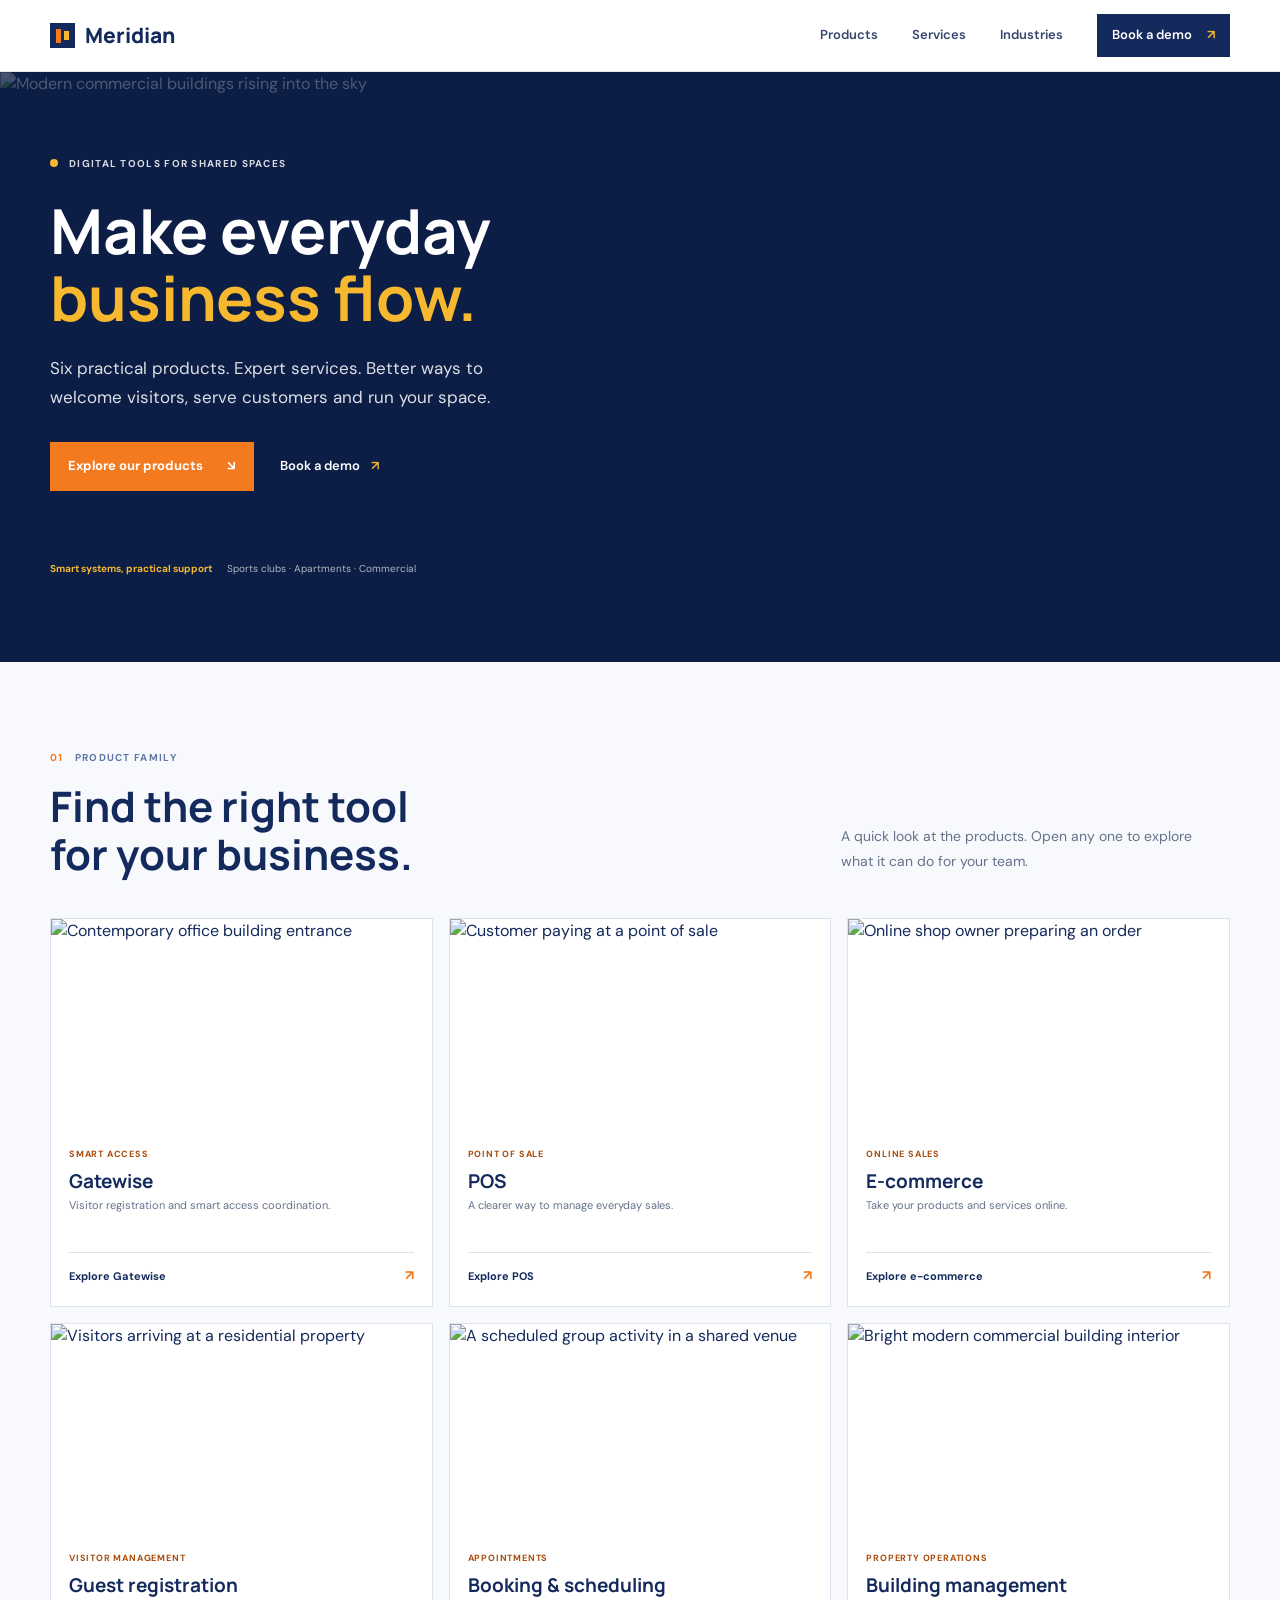
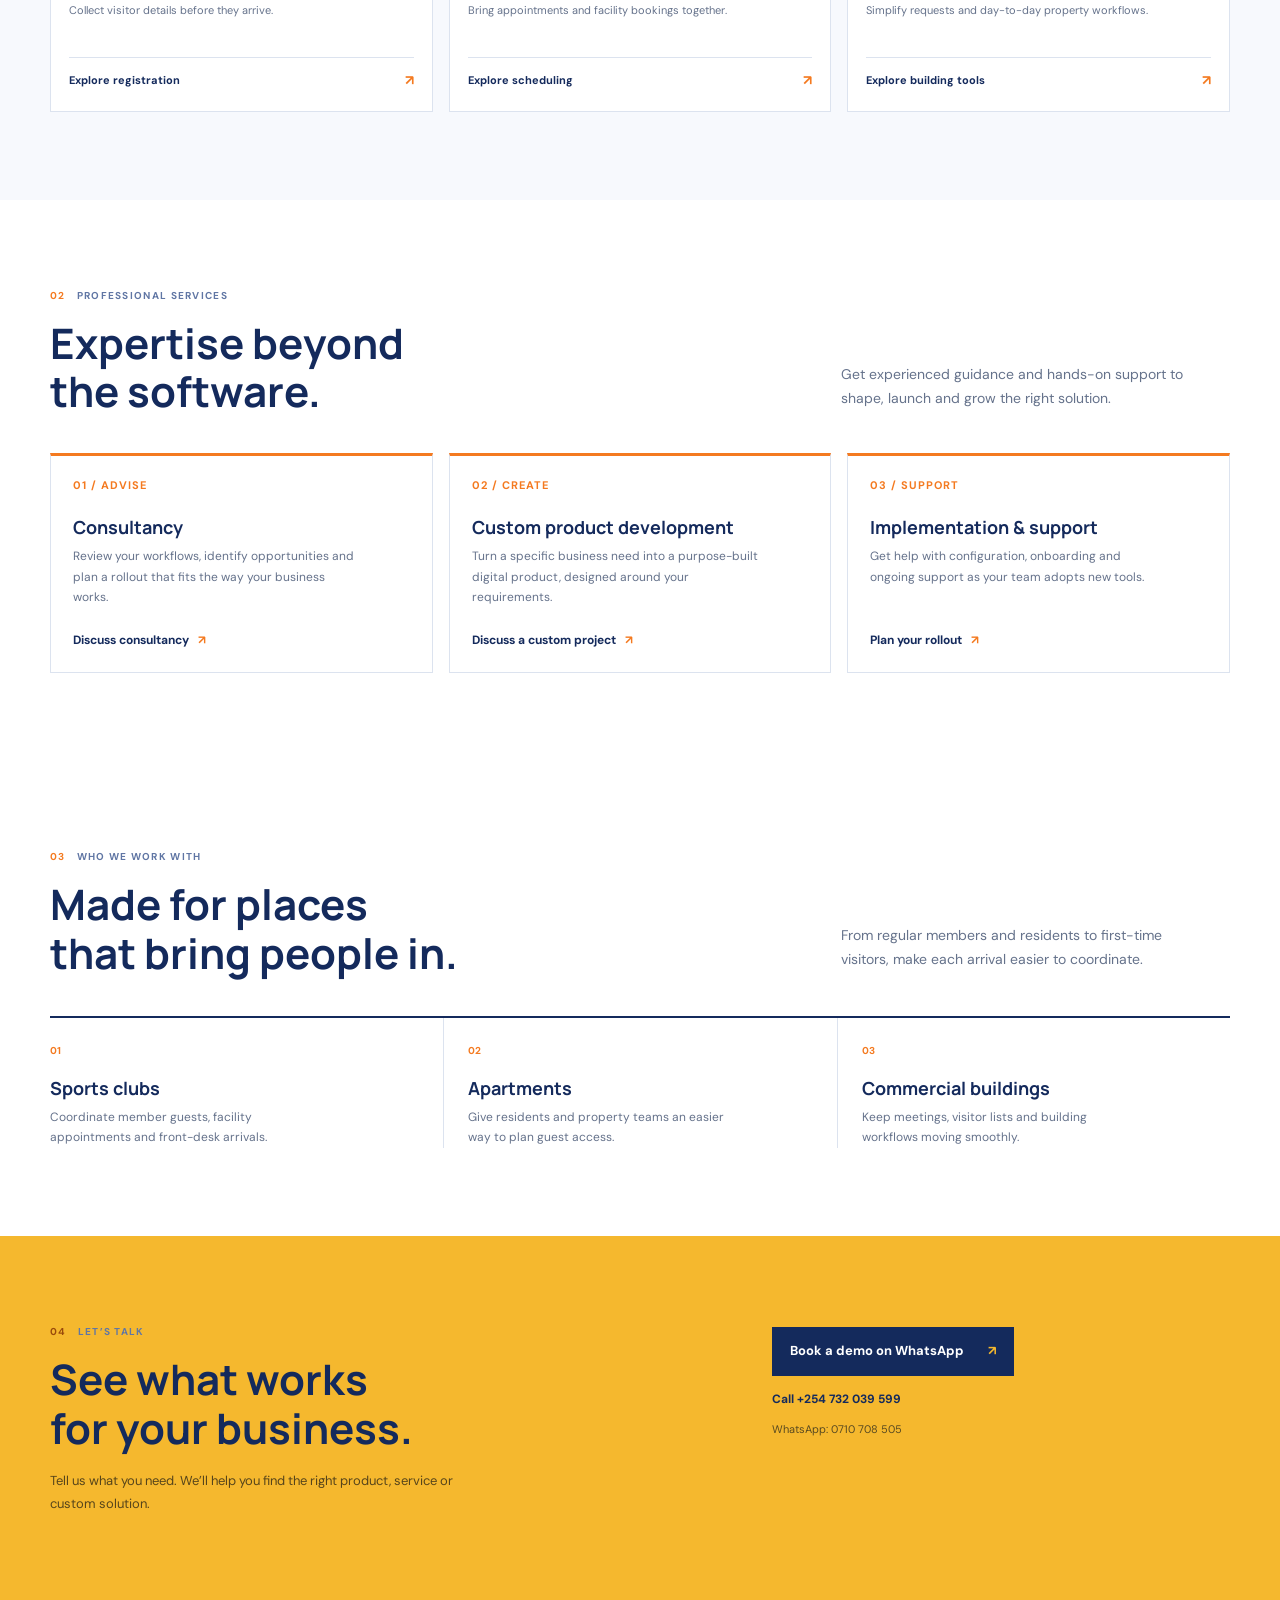
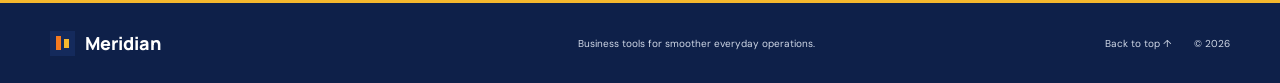
==== index.html @ 1859c386 "updates" ====
<!DOCTYPE html>
<html lang="en">
<head>
  <meta charset="UTF-8">
  <meta name="viewport" content="width=device-width, initial-scale=1.0">
  <meta name="theme-color" content="#142a5c">
  <meta name="description" content="Explore six digital products and professional services for sports clubs, apartments and commercial properties. Book a demo with our team.">
  <title>Meridian Business Systems | Products &amp; Services</title>
  <link rel="preconnect" href="https://fonts.googleapis.com">
  <link rel="preconnect" href="https://fonts.gstatic.com" crossorigin>
  <link href="https://fonts.googleapis.com/css2?family=DM+Sans:wght@400;500;600;700&family=Manrope:wght@400;500;600;700;800&display=swap" rel="stylesheet">
  <link rel="stylesheet" href="css/access.css">
  <link rel="stylesheet" href="css/contact.css">
  <link rel="stylesheet" href="css/overview.css">
</head>
<body>
  <header class="site-header">
    <div class="shell header-inner">
      <a class="brand" href="#top" aria-label="Meridian home"><span class="brand-mark" aria-hidden="true"><span></span><span></span></span>Meridian</a>
      <button class="menu-toggle" type="button" aria-expanded="false" aria-controls="primary-nav" aria-label="Open navigation"><span></span><span></span></button>
      <nav class="primary-nav" id="primary-nav" aria-label="Main navigation">
        <a href="#products">Products</a><a href="#services">Services</a><a href="#industries">Industries</a>
        <a class="nav-cta" href="#contact">Book a demo <span aria-hidden="true">↗</span></a>
      </nav>
    </div>
  </header>
  <main id="top">
    <section class="hero" aria-labelledby="hero-title">
      <img class="hero-photo" src="https://images.unsplash.com/photo-1486406146926-c627a92ad1ab?auto=format&fit=crop&w=2400&q=85" alt="Modern commercial buildings rising into the sky">
      <div class="hero-shade" aria-hidden="true"></div>
      <div class="shell hero-inner">
        <p class="eyebrow eyebrow-light"><span class="live-dot"></span>Digital tools for shared spaces</p>
        <h1 id="hero-title">Make everyday<br><span>business flow.</span></h1>
        <p class="hero-copy">Six practical products. Expert services. Better ways to welcome visitors, serve customers and run your space.</p>
        <div class="hero-actions"><a class="button button-lime" href="#products">Explore our products <span aria-hidden="true">↘</span></a><a class="hero-link" href="https://wa.me/254710708505?text=Hello%2C%20I%27d%20like%20to%20book%20a%20product%20demo." target="_blank" rel="noopener noreferrer">Book a demo <span aria-hidden="true">↗</span></a></div>
        <div class="hero-caption"><span>Smart systems, practical support</span><span>Sports clubs · Apartments · Commercial</span></div>
      </div>
    </section>

    <section class="catalog section-pad" id="products" aria-labelledby="products-title">
      <div class="shell">
        <div class="section-heading"><div><p class="eyebrow"><span class="eyebrow-index">01</span> Product family</p><h2 id="products-title">Find the right tool<br>for your business.</h2></div><p class="heading-note">A quick look at the products. Open any one to explore what it can do for your team.</p></div>
        <div class="snapshot-grid">
          <a class="snapshot-card snapshot-card-featured" href="products/gatewise.html"><img src="https://images.unsplash.com/photo-1486406146926-c627a92ad1ab?auto=format&fit=crop&w=900&q=80" alt="Contemporary office building entrance"><span class="snapshot-category">SMART ACCESS</span><span class="snapshot-title">Gatewise</span><span class="snapshot-description">Visitor registration and smart access coordination.</span><span class="snapshot-more">Explore Gatewise <b aria-hidden="true">↗</b></span></a>
          <a class="snapshot-card" href="products/pos.html"><img src="https://images.unsplash.com/photo-1556742049-0cfed4f6a45d?auto=format&fit=crop&w=900&q=80" alt="Customer paying at a point of sale"><span class="snapshot-category">POINT OF SALE</span><span class="snapshot-title">POS</span><span class="snapshot-description">A clearer way to manage everyday sales.</span><span class="snapshot-more">Explore POS <b aria-hidden="true">↗</b></span></a>
          <a class="snapshot-card" href="products/ecommerce.html"><img src="https://images.unsplash.com/photo-1556740738-b6a63e27c4df?auto=format&fit=crop&w=900&q=80" alt="Online shop owner preparing an order"><span class="snapshot-category">ONLINE SALES</span><span class="snapshot-title">E-commerce</span><span class="snapshot-description">Take your products and services online.</span><span class="snapshot-more">Explore e-commerce <b aria-hidden="true">↗</b></span></a>
          <a class="snapshot-card" href="products/visitors.html"><img src="https://images.unsplash.com/photo-1560518883-ce09059eeffa?auto=format&fit=crop&w=900&q=80" alt="Visitors arriving at a residential property"><span class="snapshot-category">VISITOR MANAGEMENT</span><span class="snapshot-title">Guest registration</span><span class="snapshot-description">Collect visitor details before they arrive.</span><span class="snapshot-more">Explore registration <b aria-hidden="true">↗</b></span></a>
          <a class="snapshot-card" href="products/booking.html"><img src="https://images.unsplash.com/photo-1517457373958-b7bdd4587205?auto=format&fit=crop&w=900&q=80" alt="A scheduled group activity in a shared venue"><span class="snapshot-category">APPOINTMENTS</span><span class="snapshot-title">Booking &amp; scheduling</span><span class="snapshot-description">Bring appointments and facility bookings together.</span><span class="snapshot-more">Explore scheduling <b aria-hidden="true">↗</b></span></a>
          <a class="snapshot-card" href="products/building.html"><img src="https://images.unsplash.com/photo-1497366754035-f200968a6e72?auto=format&fit=crop&w=900&q=80" alt="Bright modern commercial building interior"><span class="snapshot-category">PROPERTY OPERATIONS</span><span class="snapshot-title">Building management</span><span class="snapshot-description">Simplify requests and day-to-day property workflows.</span><span class="snapshot-more">Explore building tools <b aria-hidden="true">↗</b></span></a>
        </div>
      </div>
    </section>

    <section class="services section-pad" id="services" aria-labelledby="services-title">
      <div class="shell">
        <div class="section-heading"><div><p class="eyebrow"><span class="eyebrow-index">02</span> Professional services</p><h2 id="services-title">Expertise beyond<br>the software.</h2></div><p class="heading-note">Get experienced guidance and hands-on support to shape, launch and grow the right solution.</p></div>
        <div class="service-grid">
          <article class="service-card"><span class="service-symbol">01 / ADVISE</span><h3>Consultancy</h3><p>Review your workflows, identify opportunities and plan a rollout that fits the way your business works.</p><a class="text-link" href="https://wa.me/254710708505?text=Hello%2C%20I%27d%20like%20to%20discuss%20consultancy." target="_blank" rel="noopener noreferrer">Discuss consultancy <span aria-hidden="true">↗</span></a></article>
          <article class="service-card"><span class="service-symbol">02 / CREATE</span><h3>Custom product development</h3><p>Turn a specific business need into a purpose-built digital product, designed around your requirements.</p><a class="text-link" href="https://wa.me/254710708505?text=Hello%2C%20I%27d%20like%20to%20discuss%20a%20custom%20product." target="_blank" rel="noopener noreferrer">Discuss a custom project <span aria-hidden="true">↗</span></a></article>
          <article class="service-card"><span class="service-symbol">03 / SUPPORT</span><h3>Implementation &amp; support</h3><p>Get help with configuration, onboarding and ongoing support as your team adopts new tools.</p><a class="text-link" href="https://wa.me/254710708505?text=Hello%2C%20I%27d%20like%20to%20discuss%20implementation%20and%20support." target="_blank" rel="noopener noreferrer">Plan your rollout <span aria-hidden="true">↗</span></a></article>
        </div>
      </div>
    </section>

    <section class="industries section-pad" id="industries" aria-labelledby="industries-title">
      <div class="shell"><div class="section-heading"><div><p class="eyebrow"><span class="eyebrow-index">03</span> Who we work with</p><h2 id="industries-title">Made for places<br>that bring people in.</h2></div><p class="heading-note">From regular members and residents to first-time visitors, make each arrival easier to coordinate.</p></div>
        <div class="industry-grid"><article><span>01</span><h3>Sports clubs</h3><p>Coordinate member guests, facility appointments and front-desk arrivals.</p></article><article><span>02</span><h3>Apartments</h3><p>Give residents and property teams an easier way to plan guest access.</p></article><article><span>03</span><h3>Commercial buildings</h3><p>Keep meetings, visitor lists and building workflows moving smoothly.</p></article></div>
      </div>
    </section>

    <section class="contact section-pad" id="contact" aria-labelledby="contact-title"><div class="shell contact-layout"><div class="contact-copy"><p class="eyebrow"><span class="eyebrow-index">04</span> Let’s talk</p><h2 id="contact-title">See what works<br>for your business.</h2><p>Tell us what you need. We’ll help you find the right product, service or custom solution.</p></div><div class="contact-actions"><a class="button button-dark" href="https://wa.me/254710708505?text=Hello%2C%20I%27d%20like%20to%20book%20a%20demo." target="_blank" rel="noopener noreferrer">Book a demo on WhatsApp <span aria-hidden="true">↗</span></a><a class="phone-link" href="tel:+254732039599">Call +254 732 039 599</a><p>WhatsApp: 0710 708 505</p></div></div></section>
  </main>
  <footer class="site-footer"><div class="shell footer-inner"><a class="brand" href="#top"><span class="brand-mark" aria-hidden="true"><span></span><span></span></span>Meridian</a><p>Business tools for smoother everyday operations.</p><a href="#top">Back to top ↑</a><small>© <span id="year"></span></small></div></footer>
  <script src="js/access.js"></script>
</body>
</html>
---- css/access.css ----
:root{color-scheme:light;--navy:#142a5c;--white:#fff;--orange:#f47a20;--yellow:#f5b82e;--sky:#e8f0fd;--ink:#17294e;--muted:#65728b;--paper:#f7f9fd;--line:#dce3ef;--display:'Manrope','Trebuchet MS',sans-serif;--body:'DM Sans','Segoe UI',sans-serif;--shell:1180px}
*,*::before,*::after{box-sizing:border-box}html{scroll-behavior:smooth;scroll-padding-top:80px}body{margin:0;background:var(--white);color:var(--navy);font:16px/1.55 var(--body);-webkit-font-smoothing:antialiased}button,input,select{font:inherit}a{color:inherit;text-decoration:none}a:focus-visible,button:focus-visible,input:focus-visible,select:focus-visible{outline:3px solid var(--orange);outline-offset:3px}.shell{width:min(var(--shell),calc(100% - 64px));margin-inline:auto}
.site-header{position:sticky;top:0;z-index:10;height:72px;border-bottom:1px solid rgba(20,42,92,.1);background:var(--white)}.header-inner,.brand,.primary-nav{display:flex;align-items:center}.header-inner{height:100%;justify-content:space-between}.brand{gap:10px;font:800 21px/1 var(--display)}.brand-mark{width:25px;height:25px;display:inline-flex;align-items:center;justify-content:center;gap:3px;background:var(--navy)}.brand-mark span{width:5px;height:14px;background:var(--orange)}.brand-mark span+span{height:9px;background:var(--yellow)}.primary-nav{gap:34px;color:#34466e;font-size:13px;font-weight:600}.primary-nav>a:not(.nav-cta):hover,.text-link:hover{color:var(--orange)}.nav-cta{padding:11px 15px;background:var(--navy);color:var(--white)}.nav-cta span{margin-left:12px;color:var(--yellow)}.nav-cta:hover,.button-dark:hover{background:#243f7a}.menu-toggle{display:none}
.hero{min-height:590px;position:relative;isolation:isolate;overflow:hidden;display:flex;align-items:center;background:var(--navy);color:var(--white)}.hero-photo,.hero-shade{position:absolute;inset:0;width:100%;height:100%}.hero-photo{z-index:-2;object-fit:cover;object-position:center 48%}.hero-shade{z-index:-1;background:rgba(9,25,60,.72)}.hero-inner{padding-block:68px 70px;animation:rise .65s ease-out both}.eyebrow{display:flex;align-items:center;gap:11px;margin:0;color:#6076a4;font-size:10px;font-weight:700;letter-spacing:1.3px;text-transform:uppercase}.eyebrow-light{color:rgba(255,255,255,.84)}.eyebrow-index{color:var(--orange)}.live-dot{width:8px;height:8px;border-radius:50%;background:var(--yellow)}.hero h1{margin:27px 0 0;font:700 62px/1.08 var(--display)}.hero h1 span{color:var(--yellow)}.hero-copy{max-width:490px;margin:22px 0 0;color:rgba(255,255,255,.86);font-size:17px;line-height:1.7}.hero-actions{display:flex;align-items:center;gap:26px;margin-top:30px}.button{min-height:49px;display:inline-flex;align-items:center;justify-content:space-between;gap:24px;padding:0 18px;border:0;cursor:pointer;font-size:13px;font-weight:700;transition:background .2s,transform .2s}.button:hover{transform:translateY(-2px)}.button-lime{background:var(--orange);color:var(--white)}.button-lime:hover{background:#d9610c}.hero-link{color:var(--white);font-size:13px;font-weight:600}.hero-link span{margin-left:8px;color:var(--yellow)}.hero-caption{display:flex;gap:15px;margin-top:70px;color:rgba(255,255,255,.68);font-size:10px}.hero-caption span:first-child{color:var(--yellow);font-weight:700}
.intro-strip{background:var(--navy);color:var(--white)}.intro-inner{min-height:120px;display:grid;grid-template-columns:1fr 1.3fr auto;align-items:center;gap:28px}.intro-inner>p{margin:0;font-size:12px;line-height:1.5}.intro-inner>p strong{font:700 17px/1.5 var(--display)}.audience-list{display:flex;align-items:center;justify-content:center;gap:13px;color:#e0e7f5;font-size:11px;font-weight:600}.audience-list i{width:4px;height:4px;border-radius:50%;background:var(--orange)}.text-link{display:inline-flex;align-items:center;gap:9px;width:fit-content;font-size:12px;font-weight:700;transition:color .2s}.intro-inner .text-link{color:var(--yellow);white-space:nowrap}.section-pad{padding-block:88px}.platform{background:var(--paper)}.section-heading{display:flex;align-items:end;justify-content:space-between;gap:34px}.section-heading h2,.contact-copy h2{margin:16px 0 0;font:700 42px/1.15 var(--display)}.heading-note{max-width:365px;margin:0 2% 5px 0;color:var(--muted);font-size:14px;line-height:1.75}
.product-grid,.service-grid{display:grid;grid-template-columns:repeat(3,minmax(0,1fr));gap:16px;margin-top:40px}.product-card,.service-card{position:relative;min-height:245px;display:flex;flex-direction:column;align-items:flex-start;padding:22px;border:1px solid var(--line);border-top:3px solid var(--navy);background:var(--white);transition:transform .2s,box-shadow .2s}.product-card:hover,.service-card:hover{transform:translateY(-3px);box-shadow:0 12px 28px rgba(20,42,92,.1)}.product-card-featured{border-top-color:var(--orange)}.product-number{position:absolute;top:20px;right:20px;color:#9ca9bf;font-size:10px;font-weight:700}.product-type{padding:5px 7px;background:var(--sky);color:var(--navy);font-size:9px;font-weight:700;letter-spacing:.7px}.product-card-featured .product-type{background:#fff0e4;color:#a74605}.product-card h3,.service-card h3{margin:17px 0 8px;font:700 19px/1.25 var(--display)}.product-card p,.service-card p{max-width:36ch;margin:0 0 18px;color:var(--muted);font-size:12px;line-height:1.7}.product-card .text-link,.service-card .text-link{margin-top:auto;color:var(--navy)}.product-card .text-link span,.service-card .text-link span{color:var(--orange)}.service-support{display:grid;grid-template-columns:38px 1fr auto;align-items:center;gap:16px;margin-top:22px;padding:17px 19px;border:1px solid #d3deef;background:var(--sky)}.support-mark{width:31px;height:31px;display:grid;place-items:center;background:var(--yellow);font-size:20px}.service-support p{margin:0;color:#425577;font-size:12px}.service-support p strong{color:var(--navy)}.service-support .text-link{white-space:nowrap}.services{background:var(--white)}.service-grid{margin-top:37px}.service-card{min-height:220px;border-top-color:var(--orange)}.service-symbol{color:var(--orange);font:700 11px var(--body);letter-spacing:1px}.service-card h3{margin-top:24px;font-size:18px}
.solutions{background:#edf2fb}.solutions-heading{margin-bottom:34px}.solution-switcher{display:grid;grid-template-columns:repeat(3,1fr);border-bottom:1px solid #c8d3e5}.solution-tab{min-height:57px;display:flex;align-items:center;justify-content:space-between;padding:0 15px;border:0;border-bottom:3px solid transparent;background:transparent;color:#536584;cursor:pointer;text-align:left;font-size:12px;font-weight:600}.solution-tab span{color:#8593aa;font-size:10px}.solution-tab.is-active{border-bottom-color:var(--orange);color:var(--navy)}.solution-tab.is-active span{color:var(--orange)}.solution-panel{min-height:345px;display:grid;grid-template-columns:1fr 1fr;background:var(--white)}.solution-image{min-height:345px;background-size:cover;background-position:center}.solution-image-club{background-image:url('https://images.unsplash.com/photo-1534438327276-14e5300c3a48?auto=format&fit=crop&w=1200&q=80')}.solution-image-home{background-image:url('https://images.unsplash.com/photo-1600607687939-ce8a6c25118c?auto=format&fit=crop&w=1200&q=80')}.solution-image-work{background-image:url('https://images.unsplash.com/photo-1497366754035-f200968a6e72?auto=format&fit=crop&w=1200&q=80')}.solution-detail{align-self:center;padding:36px clamp(24px,5vw,58px)}.solution-detail h3{margin:18px 0 12px;font:700 25px/1.25 var(--display)}.solution-detail>p:not(.eyebrow){margin:0;color:var(--muted);font-size:12px;line-height:1.75}.solution-points{display:grid;gap:8px;margin:17px 0 22px;padding:0;list-style:none;font-size:11px;font-weight:600}.solution-points li::before{content:'✓';margin-right:9px;color:#557b30}
.workflow{background:var(--navy);color:var(--white)}.workflow-top{display:flex;align-items:center;justify-content:space-between;gap:28px}.workflow-aside{max-width:340px;margin:0;color:#d1d9e8;font-size:12px}.workflow h2{margin:32px 0 0;font:700 48px/1.12 var(--display)}.workflow h2 span{color:var(--yellow)}.workflow-steps{display:grid;grid-template-columns:repeat(3,1fr);gap:36px;margin:56px 0 0;padding:0;list-style:none}.workflow-steps li{padding-top:16px;border-top:1px solid rgba(255,255,255,.3)}.step-number{color:var(--yellow);font-size:10px;font-weight:700;letter-spacing:1px}.workflow-steps h3{margin:12px 0 8px;font:700 17px/1.3 var(--display)}.workflow-steps p{max-width:280px;margin:0;color:#d1d9e8;font-size:11px;line-height:1.7}.workflow-rule{height:1px;margin-top:48px;background:rgba(255,255,255,.18)}
.contact{background:var(--yellow)}.contact-layout{display:grid;grid-template-columns:1fr minmax(300px,.72fr);gap:85px;align-items:start}.contact-copy .eyebrow-index{color:#9a4a0b}.contact-copy h2{font-size:42px}.contact-copy>p:not(.eyebrow){max-width:410px;margin:18px 0 0;color:#57451b;font-size:13px;line-height:1.75}.contact-form label{display:block;margin:0 0 6px;font-size:11px;font-weight:700}.contact-form input,.contact-form select{width:100%;height:42px;margin-bottom:15px;padding:0 11px;border:1px solid rgba(20,42,92,.24);border-radius:0;background:rgba(255,255,255,.72);color:var(--navy);font-size:12px}.contact-form input::placeholder{color:#77819a}.button-dark{width:100%;margin-top:3px;background:var(--navy);color:var(--white)}.button-dark span{color:var(--yellow)}.contact-feedback{margin:9px 0 0;color:#594a21;font-size:10px}.site-footer{background:#0e2049;color:var(--white)}.footer-inner{min-height:80px;display:grid;grid-template-columns:1fr 1fr auto auto;align-items:center;gap:22px}.footer-inner .brand{font-size:18px}.footer-inner p,.footer-inner>a:not(.brand),.footer-inner small{margin:0;color:#d0d8e7;font-size:10px}.footer-inner>a:not(.brand):hover{color:var(--yellow)}@keyframes rise{from{opacity:0;transform:translateY(12px)}to{opacity:1;transform:none}}@media(prefers-reduced-motion:reduce){*,*::before,*::after{scroll-behavior:auto!important;animation-duration:.01ms!important;transition-duration:.01ms!important}}
@media(max-width:850px){.shell{width:min(var(--shell),calc(100% - 42px))}.primary-nav{gap:17px}.intro-inner{grid-template-columns:1fr auto;padding-block:16px}.audience-list{grid-column:1;grid-row:2;justify-content:flex-start}.intro-inner .text-link{grid-column:2;grid-row:1/span 2}.product-grid,.service-grid{grid-template-columns:repeat(2,minmax(0,1fr))}.contact-layout{gap:40px}}
@media(max-width:620px){html{scroll-padding-top:66px}.shell{width:calc(100% - 36px)}.site-header{height:62px}.menu-toggle{width:40px;height:40px;display:grid;align-content:center;justify-items:center;gap:6px;border:1px solid var(--line);background:transparent}.menu-toggle span{width:17px;height:2px;background:var(--navy)}.primary-nav{position:absolute;top:61px;left:0;right:0;display:none;align-items:stretch;gap:0;padding:8px 18px 16px;border-bottom:1px solid var(--line);background:var(--white)}.primary-nav.is-open{display:grid}.primary-nav>a:not(.nav-cta){padding:11px 3px}.primary-nav .nav-cta{justify-content:space-between;margin-top:7px}.hero{min-height:550px}.hero-photo{object-position:57% center}.hero-shade{background:rgba(9,25,60,.77)}.hero-inner{padding-block:45px 38px}.hero h1{margin-top:22px;font-size:43px}.hero-copy{margin-top:16px;font-size:15px}.hero-actions{align-items:flex-start;flex-direction:column;gap:15px;margin-top:24px}.hero-caption{margin-top:45px}.intro-inner{min-height:132px;grid-template-columns:1fr;gap:10px;padding-block:15px}.intro-inner>p{font-size:10px}.intro-inner>p strong{font-size:14px}.audience-list{grid-column:auto;grid-row:auto;flex-wrap:wrap;justify-content:flex-start;gap:8px;font-size:9px}.intro-inner .text-link{grid-column:auto;grid-row:auto;font-size:10px}.section-pad{padding-block:62px}.section-heading{align-items:flex-start;flex-direction:column;gap:14px}.section-heading h2,.contact-copy h2{font-size:34px}.heading-note{margin:0;font-size:12px}.product-grid,.service-grid{grid-template-columns:1fr;gap:11px;margin-top:26px}.product-card{min-height:210px;padding:20px}.service-card{min-height:190px;padding:20px}.service-support{grid-template-columns:34px 1fr;gap:11px;padding:14px}.service-support .text-link{grid-column:2}.solutions-heading{margin-bottom:22px}.solution-tab{min-height:54px;flex-direction:column;align-items:flex-start;justify-content:center;gap:4px;padding-inline:7px;font-size:9px}.solution-tab span{font-size:8px}.solution-panel{grid-template-columns:1fr}.solution-image{min-height:200px}.solution-detail{padding:23px 18px 27px}.solution-detail h3{font-size:22px}.workflow-top{align-items:flex-start;flex-direction:column;gap:12px}.workflow h2{margin-top:25px;font-size:38px}.workflow-steps{grid-template-columns:1fr;gap:20px;margin-top:37px}.workflow-steps li{padding-top:11px}.workflow-steps h3{margin-top:8px;font-size:15px}.workflow-rule{margin-top:30px}.contact-layout{grid-template-columns:1fr;gap:29px}.contact-copy h2{font-size:35px}.footer-inner{grid-template-columns:1fr auto;gap:11px;padding-block:17px}.footer-inner p{grid-column:1;grid-row:2}.footer-inner>a:not(.brand){grid-column:2;grid-row:1}.footer-inner small{grid-column:2;grid-row:2;text-align:right}}
---- css/contact.css ----
.whatsapp-link, .phone-link {
  display: flex;
  align-items: center;
  width: fit-content;
  margin-top: 14px;
  font-size: 12px;
  font-weight: 700;
}

.whatsapp-link {
  padding-bottom: 4px;
  border-bottom: 1px solid var(--orange);
}

.phone-link { margin-top: 10px; }
.whatsapp-link:hover, .phone-link:hover { color: #a74605; }
---- css/overview.css ----
.catalog { background: var(--paper); }
.snapshot-grid { display: grid; grid-template-columns: repeat(3, minmax(0, 1fr)); gap: 16px; margin-top: 40px; }
.snapshot-card { min-width: 0; display: flex; flex-direction: column; align-items: flex-start; padding: 0 0 19px; border: 1px solid var(--line); background: var(--white); transition: transform .2s ease, box-shadow .2s ease; }
.snapshot-card:hover { transform: translateY(-3px); box-shadow: 0 12px 28px rgba(20,42,92,.1); }
.snapshot-card img { width: 100%; aspect-ratio: 1.8; object-fit: cover; }
.snapshot-category { margin: 17px 18px 0; color: #a84c0b; font-size: 9px; font-weight: 700; letter-spacing: .8px; }
.snapshot-title { margin: 7px 18px 0; font: 700 19px/1.3 var(--display); }
.snapshot-description { min-height: 39px; margin: 4px 18px 0; color: var(--muted); font-size: 11px; line-height: 1.6; }
.snapshot-more { display: flex; justify-content: space-between; align-items: center; width: calc(100% - 36px); margin: 16px 18px 0; padding-top: 12px; border-top: 1px solid var(--line); font-size: 11px; font-weight: 700; }
.snapshot-more b { color: var(--orange); font-size: 14px; }
.industry-grid { display: grid; grid-template-columns: repeat(3,1fr); margin-top: 39px; border-top: 2px solid var(--navy); }
.industry-grid article { padding: 19px 24px 0 0; }
.industry-grid article + article { padding-left: 24px; border-left: 1px solid var(--line); }
.industry-grid article > span { color: var(--orange); font-size: 10px; font-weight: 700; }
.industry-grid h3 { margin: 15px 0 7px; font: 700 18px/1.3 var(--display); }
.industry-grid p { max-width: 34ch; margin: 0; color: var(--muted); font-size: 12px; line-height: 1.7; }
.contact-actions { display: grid; justify-items: start; align-content: start; gap: 5px; }
.contact-actions .button-dark { width: auto; }
.contact-actions p { margin: 8px 0 0; color: #594a21; font-size: 11px; }
.contact-actions .phone-link { margin-top: 9px; }

@media (max-width: 850px) {
  .snapshot-grid { grid-template-columns: repeat(2,minmax(0,1fr)); }
}
@media (max-width: 620px) {
  .snapshot-grid { grid-template-columns: 1fr; gap: 13px; margin-top: 27px; }
  .snapshot-card { padding-bottom: 17px; }
  .snapshot-card img { aspect-ratio: 1.8; }
  .industry-grid { grid-template-columns: 1fr; margin-top: 26px; }
  .industry-grid article { padding: 16px 0 19px; }
  .industry-grid article + article { padding-left: 0; border-left: 0; border-top: 1px solid var(--line); }
  .industry-grid h3 { margin-top: 9px; }
  .contact-actions .button-dark { width: 100%; }
}
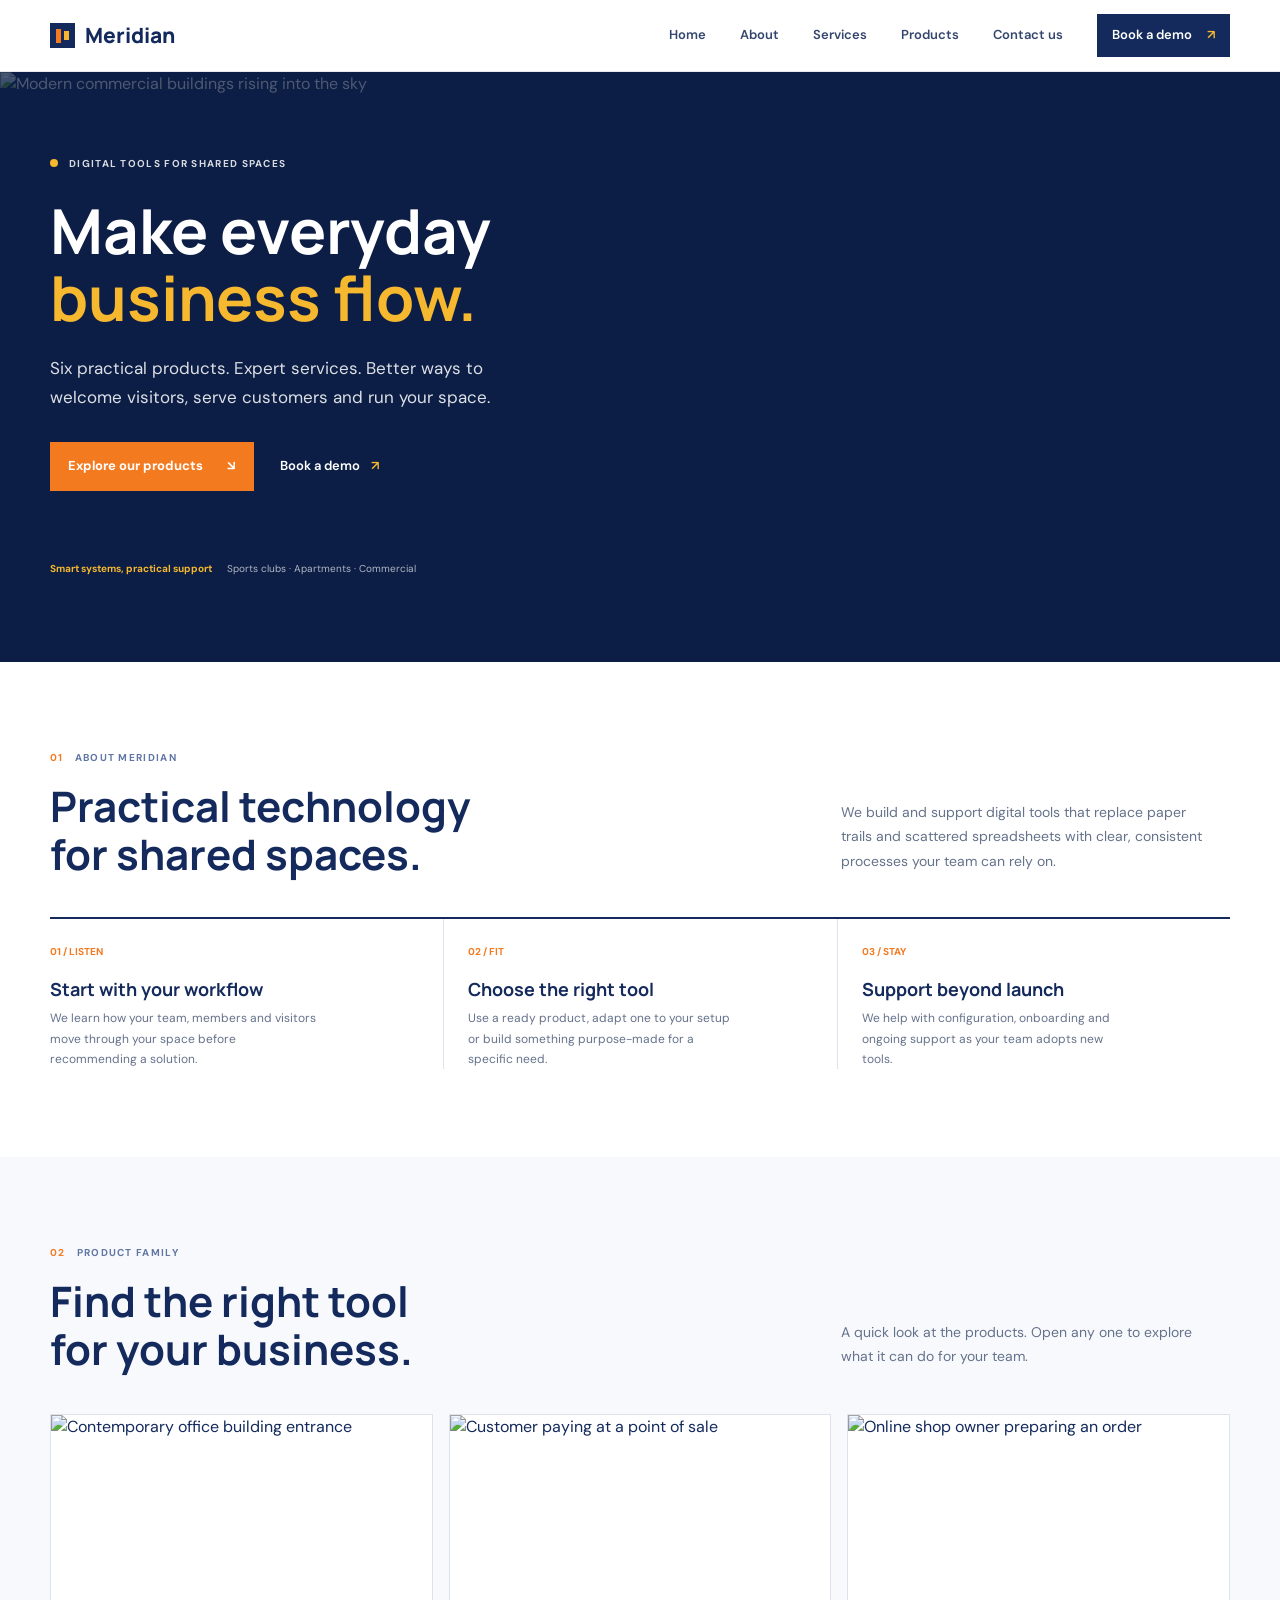
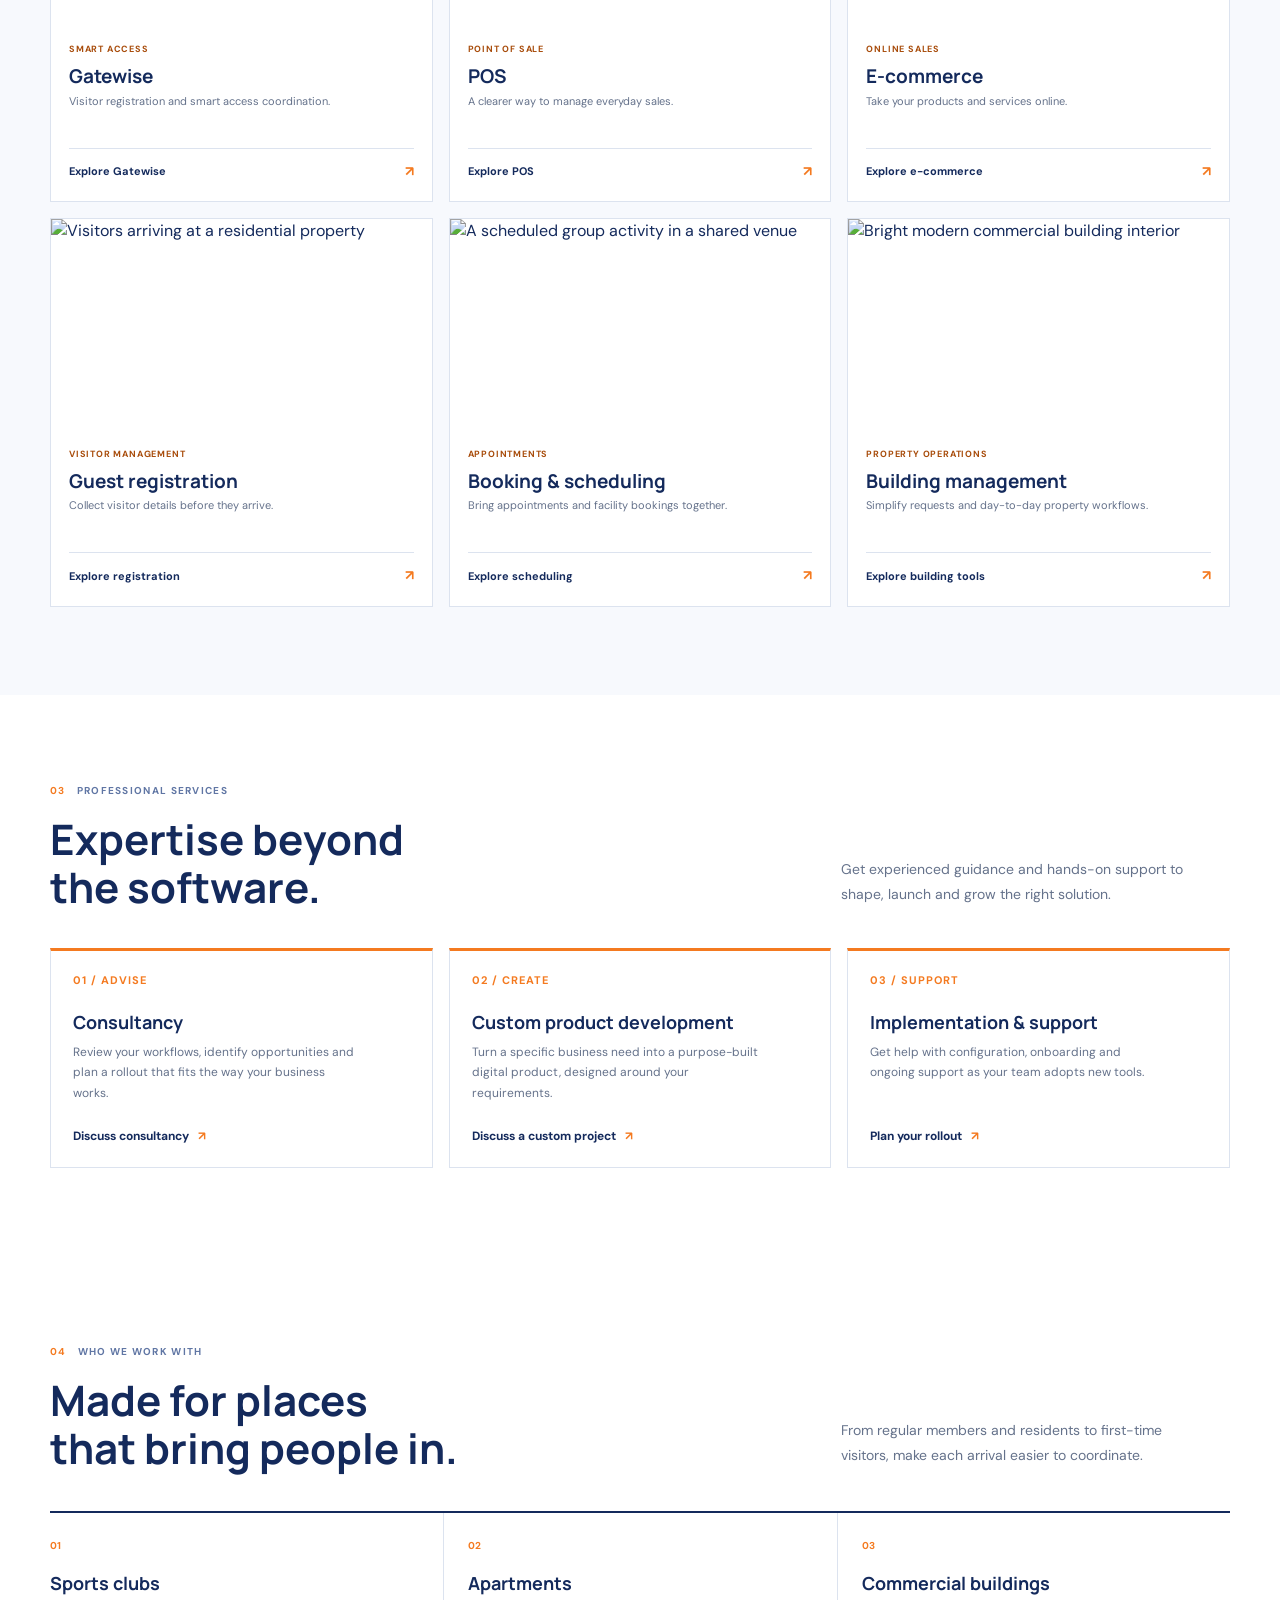
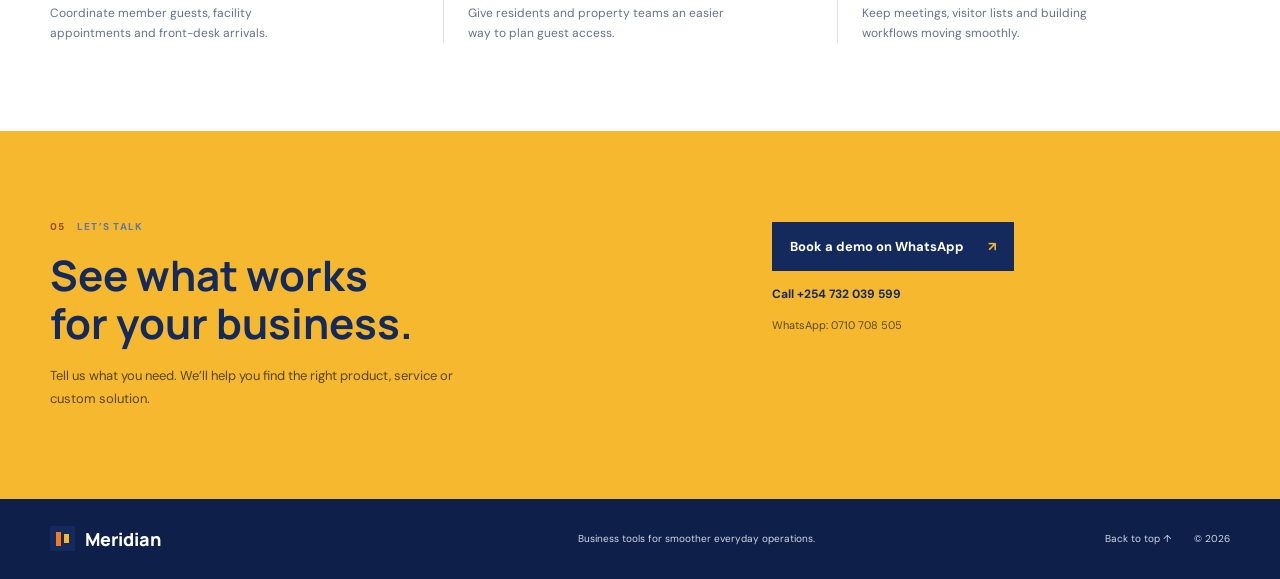
==== commit 61378b73: "upadates" ====
--- a/index.html
+++ b/index.html
@@ -18,10 +18,7 @@
     <div class="shell header-inner">
       <a class="brand" href="#top" aria-label="Meridian home"><span class="brand-mark" aria-hidden="true"><span></span><span></span></span>Meridian</a>
       <button class="menu-toggle" type="button" aria-expanded="false" aria-controls="primary-nav" aria-label="Open navigation"><span></span><span></span></button>
-      <nav class="primary-nav" id="primary-nav" aria-label="Main navigation">
-        <a href="#products">Products</a><a href="#services">Services</a><a href="#industries">Industries</a>
-        <a class="nav-cta" href="#contact">Book a demo <span aria-hidden="true">↗</span></a>
-      </nav>
+      <nav class="primary-nav" id="primary-nav" aria-label="Main navigation"><a href="#top">Home</a><a href="#about">About</a><a href="#services">Services</a><a href="#products">Products</a><a href="#contact">Contact us</a><a class="nav-cta" href="#contact">Book a demo <span aria-hidden="true">↗</span></a></nav>
     </div>
   </header>
   <main id="top">
@@ -37,9 +34,16 @@
       </div>
     </section>
 
+    <section class="about section-pad" id="about" aria-labelledby="about-title">
+      <div class="shell">
+        <div class="section-heading"><div><p class="eyebrow"><span class="eyebrow-index">01</span> About Meridian</p><h2 id="about-title">Practical technology<br>for shared spaces.</h2></div><p class="heading-note">We build and support digital tools that replace paper trails and scattered spreadsheets with clear, consistent processes your team can rely on.</p></div>
+        <div class="industry-grid"><article><span>01 / LISTEN</span><h3>Start with your workflow</h3><p>We learn how your team, members and visitors move through your space before recommending a solution.</p></article><article><span>02 / FIT</span><h3>Choose the right tool</h3><p>Use a ready product, adapt one to your setup or build something purpose-made for a specific need.</p></article><article><span>03 / STAY</span><h3>Support beyond launch</h3><p>We help with configuration, onboarding and ongoing support as your team adopts new tools.</p></article></div>
+      </div>
+    </section>
+
     <section class="catalog section-pad" id="products" aria-labelledby="products-title">
       <div class="shell">
-        <div class="section-heading"><div><p class="eyebrow"><span class="eyebrow-index">01</span> Product family</p><h2 id="products-title">Find the right tool<br>for your business.</h2></div><p class="heading-note">A quick look at the products. Open any one to explore what it can do for your team.</p></div>
+        <div class="section-heading"><div><p class="eyebrow"><span class="eyebrow-index">02</span> Product family</p><h2 id="products-title">Find the right tool<br>for your business.</h2></div><p class="heading-note">A quick look at the products. Open any one to explore what it can do for your team.</p></div>
         <div class="snapshot-grid">
           <a class="snapshot-card snapshot-card-featured" href="products/gatewise.html"><img src="https://images.unsplash.com/photo-1486406146926-c627a92ad1ab?auto=format&fit=crop&w=900&q=80" alt="Contemporary office building entrance"><span class="snapshot-category">SMART ACCESS</span><span class="snapshot-title">Gatewise</span><span class="snapshot-description">Visitor registration and smart access coordination.</span><span class="snapshot-more">Explore Gatewise <b aria-hidden="true">↗</b></span></a>
           <a class="snapshot-card" href="products/pos.html"><img src="https://images.unsplash.com/photo-1556742049-0cfed4f6a45d?auto=format&fit=crop&w=900&q=80" alt="Customer paying at a point of sale"><span class="snapshot-category">POINT OF SALE</span><span class="snapshot-title">POS</span><span class="snapshot-description">A clearer way to manage everyday sales.</span><span class="snapshot-more">Explore POS <b aria-hidden="true">↗</b></span></a>
@@ -53,7 +57,7 @@
 
     <section class="services section-pad" id="services" aria-labelledby="services-title">
       <div class="shell">
-        <div class="section-heading"><div><p class="eyebrow"><span class="eyebrow-index">02</span> Professional services</p><h2 id="services-title">Expertise beyond<br>the software.</h2></div><p class="heading-note">Get experienced guidance and hands-on support to shape, launch and grow the right solution.</p></div>
+        <div class="section-heading"><div><p class="eyebrow"><span class="eyebrow-index">03</span> Professional services</p><h2 id="services-title">Expertise beyond<br>the software.</h2></div><p class="heading-note">Get experienced guidance and hands-on support to shape, launch and grow the right solution.</p></div>
         <div class="service-grid">
           <article class="service-card"><span class="service-symbol">01 / ADVISE</span><h3>Consultancy</h3><p>Review your workflows, identify opportunities and plan a rollout that fits the way your business works.</p><a class="text-link" href="https://wa.me/254710708505?text=Hello%2C%20I%27d%20like%20to%20discuss%20consultancy." target="_blank" rel="noopener noreferrer">Discuss consultancy <span aria-hidden="true">↗</span></a></article>
           <article class="service-card"><span class="service-symbol">02 / CREATE</span><h3>Custom product development</h3><p>Turn a specific business need into a purpose-built digital product, designed around your requirements.</p><a class="text-link" href="https://wa.me/254710708505?text=Hello%2C%20I%27d%20like%20to%20discuss%20a%20custom%20product." target="_blank" rel="noopener noreferrer">Discuss a custom project <span aria-hidden="true">↗</span></a></article>
@@ -63,12 +67,12 @@
     </section>
 
     <section class="industries section-pad" id="industries" aria-labelledby="industries-title">
-      <div class="shell"><div class="section-heading"><div><p class="eyebrow"><span class="eyebrow-index">03</span> Who we work with</p><h2 id="industries-title">Made for places<br>that bring people in.</h2></div><p class="heading-note">From regular members and residents to first-time visitors, make each arrival easier to coordinate.</p></div>
+      <div class="shell"><div class="section-heading"><div><p class="eyebrow"><span class="eyebrow-index">04</span> Who we work with</p><h2 id="industries-title">Made for places<br>that bring people in.</h2></div><p class="heading-note">From regular members and residents to first-time visitors, make each arrival easier to coordinate.</p></div>
         <div class="industry-grid"><article><span>01</span><h3>Sports clubs</h3><p>Coordinate member guests, facility appointments and front-desk arrivals.</p></article><article><span>02</span><h3>Apartments</h3><p>Give residents and property teams an easier way to plan guest access.</p></article><article><span>03</span><h3>Commercial buildings</h3><p>Keep meetings, visitor lists and building workflows moving smoothly.</p></article></div>
       </div>
     </section>
 
-    <section class="contact section-pad" id="contact" aria-labelledby="contact-title"><div class="shell contact-layout"><div class="contact-copy"><p class="eyebrow"><span class="eyebrow-index">04</span> Let’s talk</p><h2 id="contact-title">See what works<br>for your business.</h2><p>Tell us what you need. We’ll help you find the right product, service or custom solution.</p></div><div class="contact-actions"><a class="button button-dark" href="https://wa.me/254710708505?text=Hello%2C%20I%27d%20like%20to%20book%20a%20demo." target="_blank" rel="noopener noreferrer">Book a demo on WhatsApp <span aria-hidden="true">↗</span></a><a class="phone-link" href="tel:+254732039599">Call +254 732 039 599</a><p>WhatsApp: 0710 708 505</p></div></div></section>
+    <section class="contact section-pad" id="contact" aria-labelledby="contact-title"><div class="shell contact-layout"><div class="contact-copy"><p class="eyebrow"><span class="eyebrow-index">05</span> Let’s talk</p><h2 id="contact-title">See what works<br>for your business.</h2><p>Tell us what you need. We’ll help you find the right product, service or custom solution.</p></div><div class="contact-actions"><a class="button button-dark" href="https://wa.me/254710708505?text=Hello%2C%20I%27d%20like%20to%20book%20a%20demo." target="_blank" rel="noopener noreferrer">Book a demo on WhatsApp <span aria-hidden="true">↗</span></a><a class="phone-link" href="tel:+254732039599">Call +254 732 039 599</a><p>WhatsApp: 0710 708 505</p></div></div></section>
   </main>
   <footer class="site-footer"><div class="shell footer-inner"><a class="brand" href="#top"><span class="brand-mark" aria-hidden="true"><span></span><span></span></span>Meridian</a><p>Business tools for smoother everyday operations.</p><a href="#top">Back to top ↑</a><small>© <span id="year"></span></small></div></footer>
   <script src="js/access.js"></script>
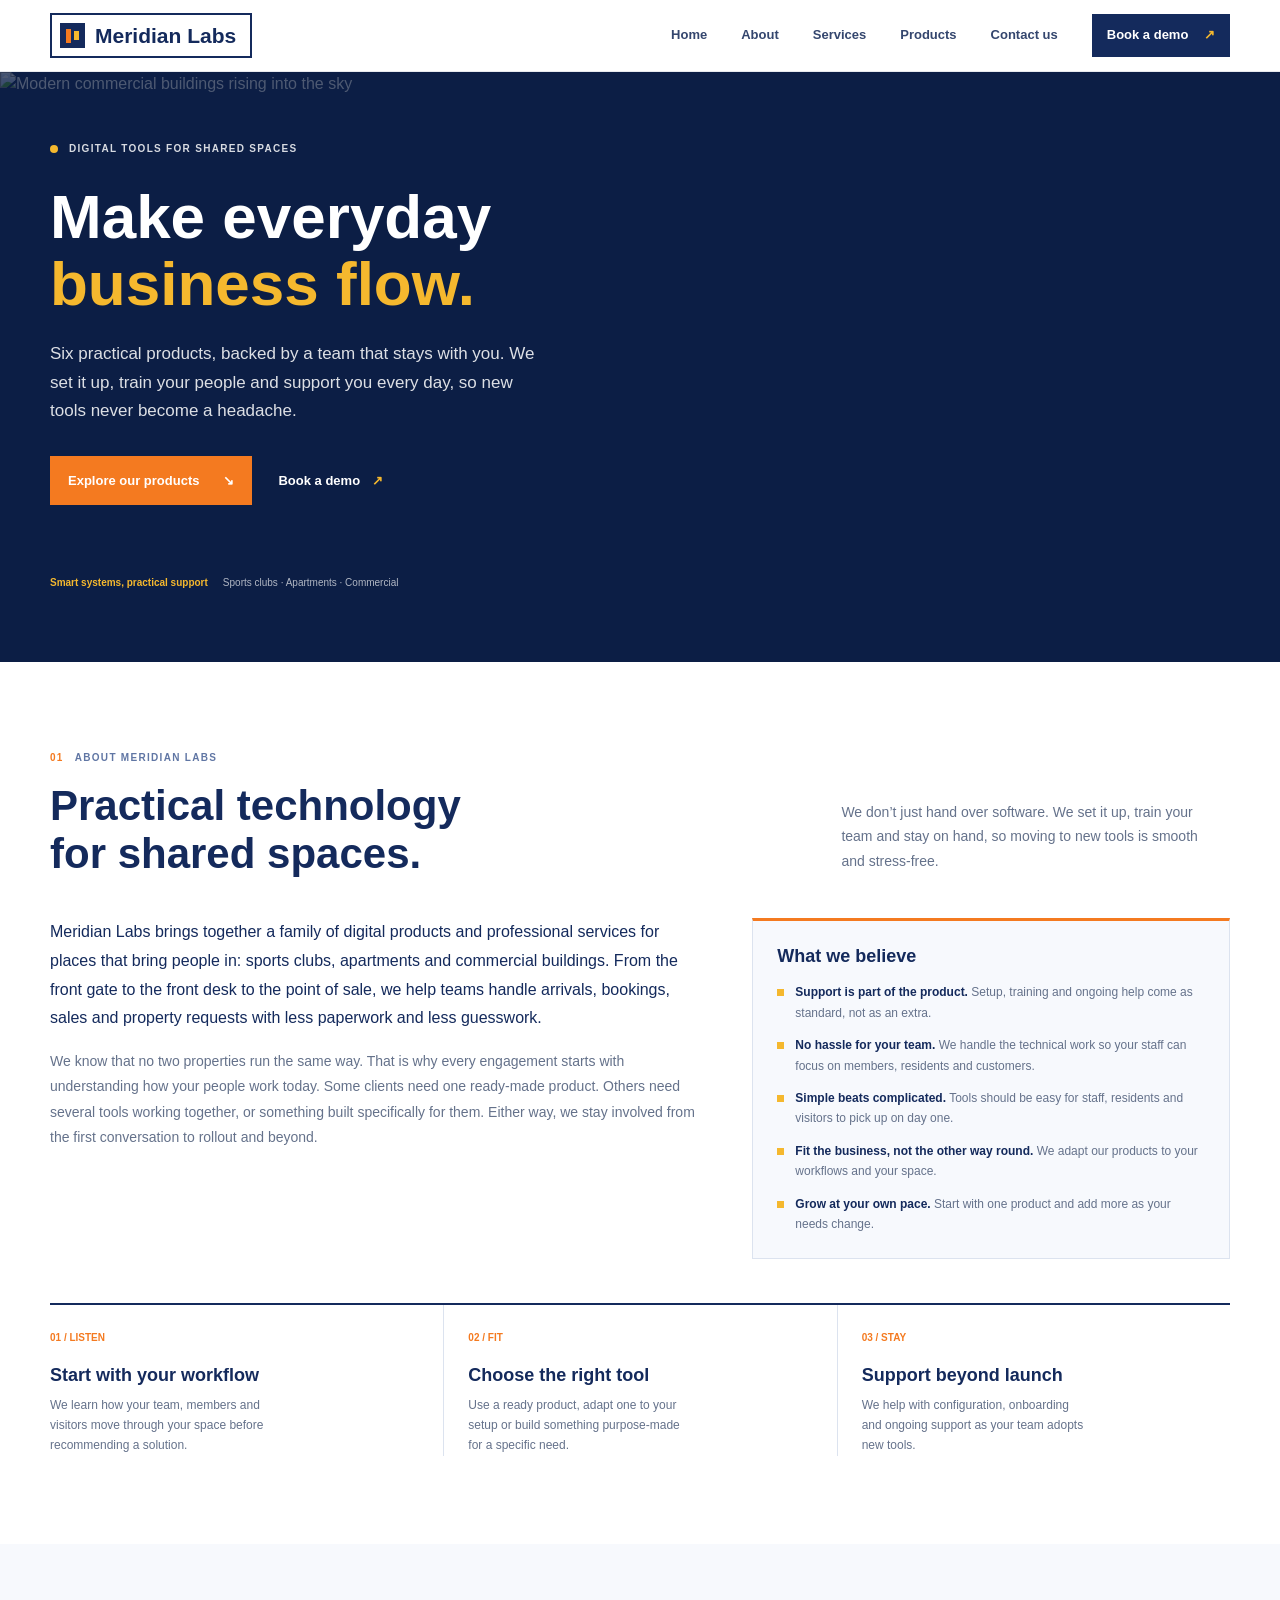
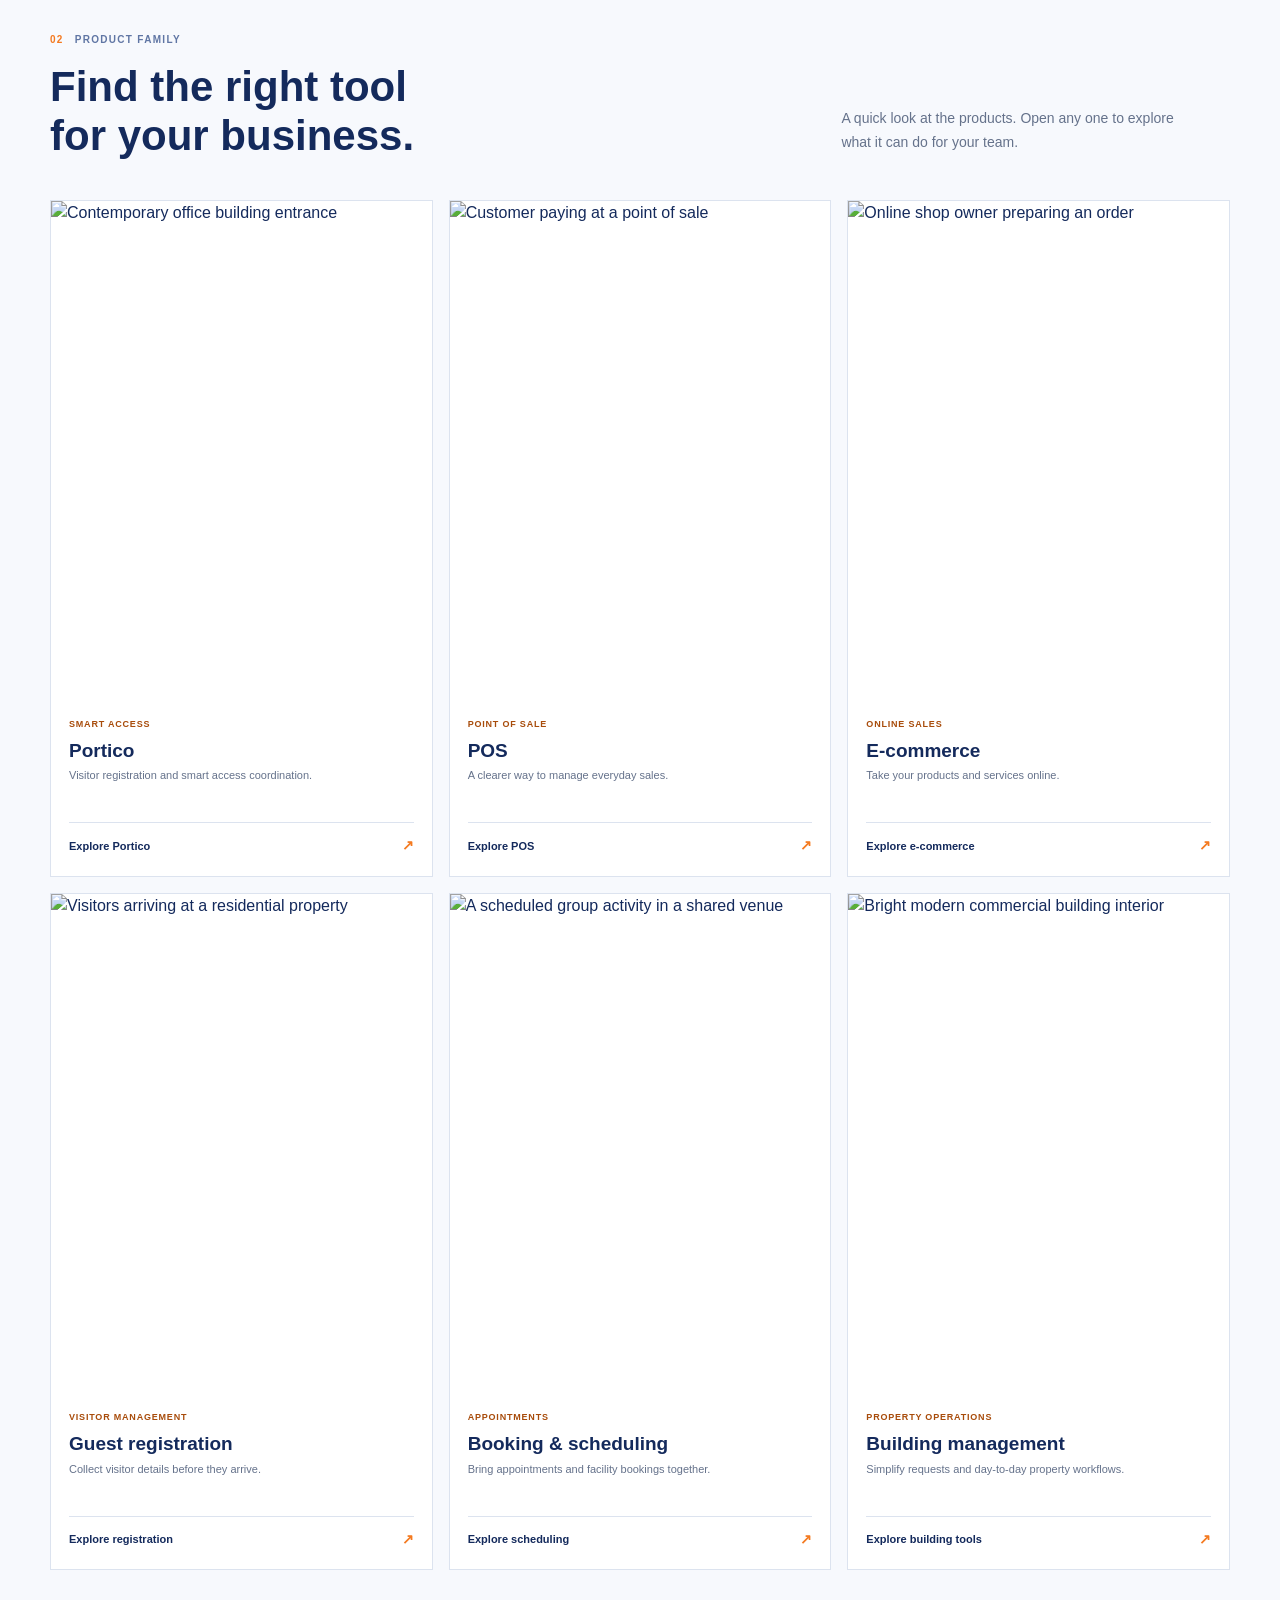
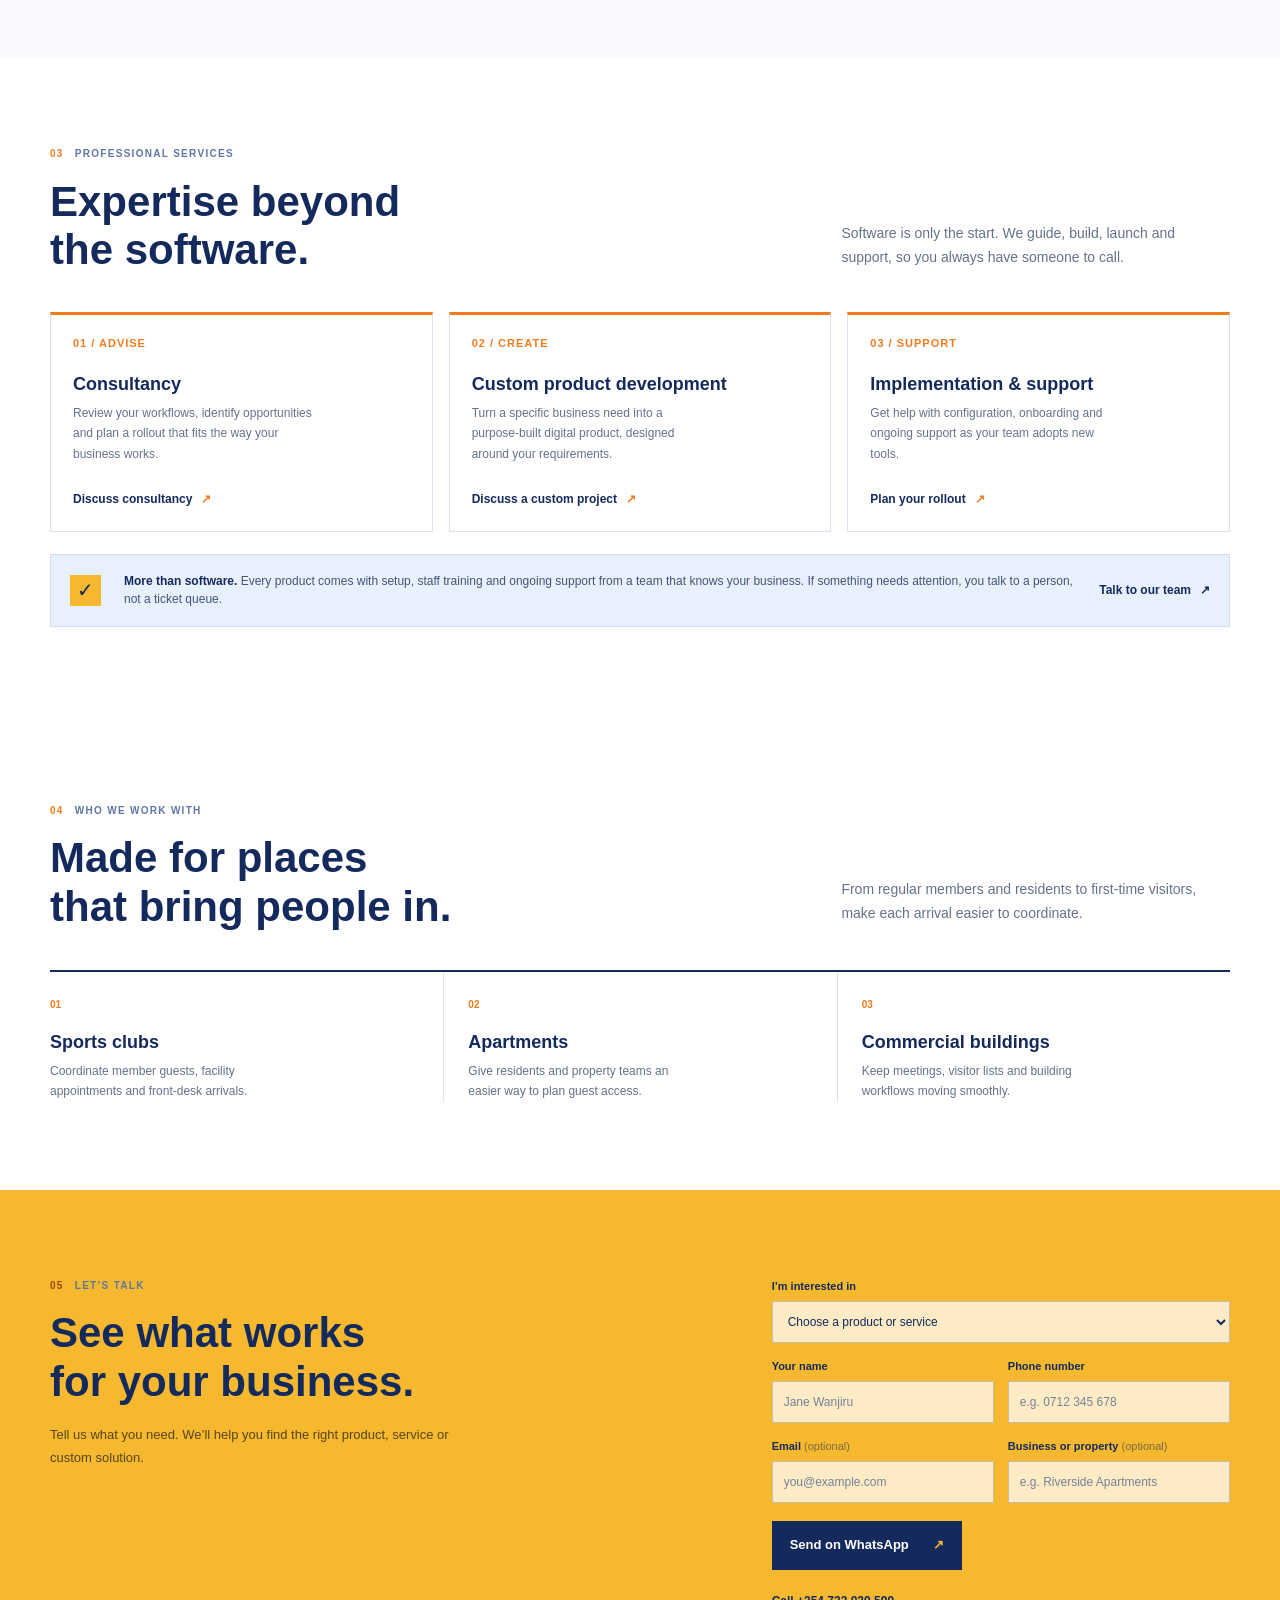
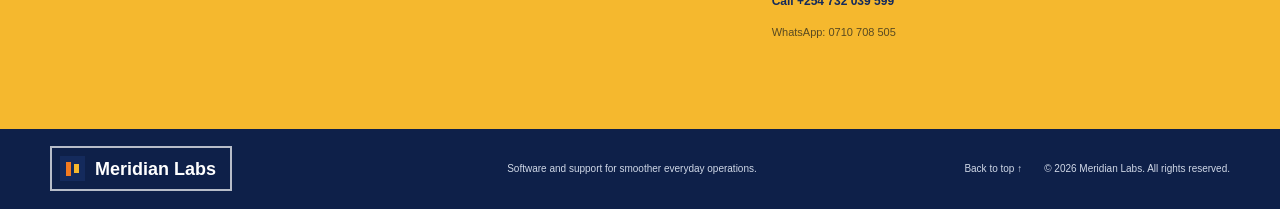
==== commit 6c998222: "updatess" ====
--- a/index.html
+++ b/index.html
@@ -2,10 +2,26 @@
 <html lang="en">
 <head>
   <meta charset="UTF-8">
+  <meta http-equiv="Content-Security-Policy" content="default-src 'self'; script-src 'self'; style-src 'self' https://fonts.googleapis.com; font-src https://fonts.gstatic.com; img-src 'self' https://images.unsplash.com data:; connect-src 'self'; form-action 'self'; base-uri 'self'; object-src 'none'">
+  <meta name="referrer" content="strict-origin-when-cross-origin">
   <meta name="viewport" content="width=device-width, initial-scale=1.0">
   <meta name="theme-color" content="#142a5c">
-  <meta name="description" content="Explore six digital products and professional services for sports clubs, apartments and commercial properties. Book a demo with our team.">
-  <title>Meridian Business Systems | Products &amp; Services</title>
+  <title>Meridian Labs | Visitor Management, POS &amp; Booking Software in Kenya</title>
+  <meta name="description" content="Meridian Labs builds and supports visitor management, POS, e-commerce, booking and building management software for sports clubs, apartments and offices in Kenya.">
+  <meta name="robots" content="index, follow">
+  <meta property="og:type" content="website">
+  <meta property="og:site_name" content="Meridian Labs">
+  <meta property="og:locale" content="en_KE">
+  <meta property="og:title" content="Meridian Labs: software and support for clubs, apartments and offices">
+  <meta property="og:description" content="Meridian Labs builds and supports visitor management, POS, e-commerce, booking and building management software for sports clubs, apartments and offices in Kenya.">
+  <meta property="og:image" content="https://images.unsplash.com/photo-1486406146926-c627a92ad1ab?auto=format&amp;fit=crop&amp;w=1200&amp;h=630&amp;q=85">
+  <meta property="og:image:alt" content="Modern commercial buildings rising into the sky">
+  <meta name="twitter:card" content="summary_large_image">
+  <meta name="twitter:title" content="Meridian Labs: software and support for clubs, apartments and offices">
+  <meta name="twitter:description" content="Meridian Labs builds and supports visitor management, POS, e-commerce, booking and building management software for sports clubs, apartments and offices in Kenya.">
+  <meta name="twitter:image" content="https://images.unsplash.com/photo-1486406146926-c627a92ad1ab?auto=format&amp;fit=crop&amp;w=1200&amp;h=630&amp;q=85">
+  <script type="application/ld+json">[{"@context": "https://schema.org", "@type": "Organization", "name": "Meridian Labs", "description": "Meridian Labs builds and supports visitor management, POS, e-commerce, booking and building management software for sports clubs, apartments and offices in Kenya.", "logo": "assets/favicon.svg", "telephone": "+254732039599", "areaServed": {"@type": "Country", "name": "Kenya"}, "contactPoint": [{"@type": "ContactPoint", "telephone": "+254732039599", "contactType": "sales", "areaServed": "KE", "availableLanguage": ["English", "Swahili"]}], "makesOffer": [{"@type": "Offer", "itemOffered": {"@type": "Service", "name": "Consultancy"}}, {"@type": "Offer", "itemOffered": {"@type": "Service", "name": "Custom product development"}}, {"@type": "Offer", "itemOffered": {"@type": "Service", "name": "Implementation and support"}}]}, {"@context": "https://schema.org", "@type": "WebSite", "name": "Meridian Labs", "inLanguage": "en-KE"}]</script>
+  <link rel="icon" href="assets/favicon.svg" type="image/svg+xml">
   <link rel="preconnect" href="https://fonts.googleapis.com">
   <link rel="preconnect" href="https://fonts.gstatic.com" crossorigin>
   <link href="https://fonts.googleapis.com/css2?family=DM+Sans:wght@400;500;600;700&family=Manrope:wght@400;500;600;700;800&display=swap" rel="stylesheet">
@@ -16,19 +32,19 @@
 <body>
   <header class="site-header">
     <div class="shell header-inner">
-      <a class="brand" href="#top" aria-label="Meridian home"><span class="brand-mark" aria-hidden="true"><span></span><span></span></span>Meridian</a>
+      <a class="brand" href="#top" aria-label="Meridian Labs home"><span class="brand-mark" aria-hidden="true"><span></span><span></span></span>Meridian Labs</a>
       <button class="menu-toggle" type="button" aria-expanded="false" aria-controls="primary-nav" aria-label="Open navigation"><span></span><span></span></button>
       <nav class="primary-nav" id="primary-nav" aria-label="Main navigation"><a href="#top">Home</a><a href="#about">About</a><a href="#services">Services</a><a href="#products">Products</a><a href="#contact">Contact us</a><a class="nav-cta" href="#contact">Book a demo <span aria-hidden="true">↗</span></a></nav>
     </div>
   </header>
   <main id="top">
     <section class="hero" aria-labelledby="hero-title">
-      <img class="hero-photo" src="https://images.unsplash.com/photo-1486406146926-c627a92ad1ab?auto=format&fit=crop&w=2400&q=85" alt="Modern commercial buildings rising into the sky">
+      <img class="hero-photo" src="https://images.unsplash.com/photo-1486406146926-c627a92ad1ab?auto=format&fit=crop&w=2400&q=85" alt="Modern commercial buildings rising into the sky" fetchpriority="high">
       <div class="hero-shade" aria-hidden="true"></div>
       <div class="shell hero-inner">
         <p class="eyebrow eyebrow-light"><span class="live-dot"></span>Digital tools for shared spaces</p>
         <h1 id="hero-title">Make everyday<br><span>business flow.</span></h1>
-        <p class="hero-copy">Six practical products. Expert services. Better ways to welcome visitors, serve customers and run your space.</p>
+        <p class="hero-copy">Six practical products, backed by a team that stays with you. We set it up, train your people and support you every day, so new tools never become a headache.</p>
         <div class="hero-actions"><a class="button button-lime" href="#products">Explore our products <span aria-hidden="true">↘</span></a><a class="hero-link" href="https://wa.me/254710708505?text=Hello%2C%20I%27d%20like%20to%20book%20a%20product%20demo." target="_blank" rel="noopener noreferrer">Book a demo <span aria-hidden="true">↗</span></a></div>
         <div class="hero-caption"><span>Smart systems, practical support</span><span>Sports clubs · Apartments · Commercial</span></div>
       </div>
@@ -36,7 +52,11 @@
 
     <section class="about section-pad" id="about" aria-labelledby="about-title">
       <div class="shell">
-        <div class="section-heading"><div><p class="eyebrow"><span class="eyebrow-index">01</span> About Meridian</p><h2 id="about-title">Practical technology<br>for shared spaces.</h2></div><p class="heading-note">We build and support digital tools that replace paper trails and scattered spreadsheets with clear, consistent processes your team can rely on.</p></div>
+        <div class="section-heading"><div><p class="eyebrow"><span class="eyebrow-index">01</span> About Meridian Labs</p><h2 id="about-title">Practical technology<br>for shared spaces.</h2></div><p class="heading-note">We don’t just hand over software. We set it up, train your team and stay on hand, so moving to new tools is smooth and stress-free.</p></div>
+        <div class="about-layout">
+          <div class="about-story"><p>Meridian Labs brings together a family of digital products and professional services for places that bring people in: sports clubs, apartments and commercial buildings. From the front gate to the front desk to the point of sale, we help teams handle arrivals, bookings, sales and property requests with less paperwork and less guesswork.</p><p>We know that no two properties run the same way. That is why every engagement starts with understanding how your people work today. Some clients need one ready-made product. Others need several tools working together, or something built specifically for them. Either way, we stay involved from the first conversation to rollout and beyond.</p></div>
+          <div class="about-values"><h3>What we believe</h3><ul><li><strong>Support is part of the product.</strong> Setup, training and ongoing help come as standard, not as an extra.</li><li><strong>No hassle for your team.</strong> We handle the technical work so your staff can focus on members, residents and customers.</li><li><strong>Simple beats complicated.</strong> Tools should be easy for staff, residents and visitors to pick up on day one.</li><li><strong>Fit the business, not the other way round.</strong> We adapt our products to your workflows and your space.</li><li><strong>Grow at your own pace.</strong> Start with one product and add more as your needs change.</li></ul></div>
+        </div>
         <div class="industry-grid"><article><span>01 / LISTEN</span><h3>Start with your workflow</h3><p>We learn how your team, members and visitors move through your space before recommending a solution.</p></article><article><span>02 / FIT</span><h3>Choose the right tool</h3><p>Use a ready product, adapt one to your setup or build something purpose-made for a specific need.</p></article><article><span>03 / STAY</span><h3>Support beyond launch</h3><p>We help with configuration, onboarding and ongoing support as your team adopts new tools.</p></article></div>
       </div>
     </section>
@@ -45,24 +65,25 @@
       <div class="shell">
         <div class="section-heading"><div><p class="eyebrow"><span class="eyebrow-index">02</span> Product family</p><h2 id="products-title">Find the right tool<br>for your business.</h2></div><p class="heading-note">A quick look at the products. Open any one to explore what it can do for your team.</p></div>
         <div class="snapshot-grid">
-          <a class="snapshot-card snapshot-card-featured" href="products/gatewise.html"><img src="https://images.unsplash.com/photo-1486406146926-c627a92ad1ab?auto=format&fit=crop&w=900&q=80" alt="Contemporary office building entrance"><span class="snapshot-category">SMART ACCESS</span><span class="snapshot-title">Gatewise</span><span class="snapshot-description">Visitor registration and smart access coordination.</span><span class="snapshot-more">Explore Gatewise <b aria-hidden="true">↗</b></span></a>
-          <a class="snapshot-card" href="products/pos.html"><img src="https://images.unsplash.com/photo-1556742049-0cfed4f6a45d?auto=format&fit=crop&w=900&q=80" alt="Customer paying at a point of sale"><span class="snapshot-category">POINT OF SALE</span><span class="snapshot-title">POS</span><span class="snapshot-description">A clearer way to manage everyday sales.</span><span class="snapshot-more">Explore POS <b aria-hidden="true">↗</b></span></a>
-          <a class="snapshot-card" href="products/ecommerce.html"><img src="https://images.unsplash.com/photo-1556740738-b6a63e27c4df?auto=format&fit=crop&w=900&q=80" alt="Online shop owner preparing an order"><span class="snapshot-category">ONLINE SALES</span><span class="snapshot-title">E-commerce</span><span class="snapshot-description">Take your products and services online.</span><span class="snapshot-more">Explore e-commerce <b aria-hidden="true">↗</b></span></a>
-          <a class="snapshot-card" href="products/visitors.html"><img src="https://images.unsplash.com/photo-1560518883-ce09059eeffa?auto=format&fit=crop&w=900&q=80" alt="Visitors arriving at a residential property"><span class="snapshot-category">VISITOR MANAGEMENT</span><span class="snapshot-title">Guest registration</span><span class="snapshot-description">Collect visitor details before they arrive.</span><span class="snapshot-more">Explore registration <b aria-hidden="true">↗</b></span></a>
-          <a class="snapshot-card" href="products/booking.html"><img src="https://images.unsplash.com/photo-1517457373958-b7bdd4587205?auto=format&fit=crop&w=900&q=80" alt="A scheduled group activity in a shared venue"><span class="snapshot-category">APPOINTMENTS</span><span class="snapshot-title">Booking &amp; scheduling</span><span class="snapshot-description">Bring appointments and facility bookings together.</span><span class="snapshot-more">Explore scheduling <b aria-hidden="true">↗</b></span></a>
-          <a class="snapshot-card" href="products/building.html"><img src="https://images.unsplash.com/photo-1497366754035-f200968a6e72?auto=format&fit=crop&w=900&q=80" alt="Bright modern commercial building interior"><span class="snapshot-category">PROPERTY OPERATIONS</span><span class="snapshot-title">Building management</span><span class="snapshot-description">Simplify requests and day-to-day property workflows.</span><span class="snapshot-more">Explore building tools <b aria-hidden="true">↗</b></span></a>
+          <a class="snapshot-card snapshot-card-featured" href="products/portico.html"><img src="https://images.unsplash.com/photo-1486406146926-c627a92ad1ab?auto=format&fit=crop&w=900&q=80" alt="Contemporary office building entrance" width="900" height="500" loading="lazy" decoding="async"><span class="snapshot-category">SMART ACCESS</span><span class="snapshot-title">Portico</span><span class="snapshot-description">Visitor registration and smart access coordination.</span><span class="snapshot-more">Explore Portico <b aria-hidden="true">↗</b></span></a>
+          <a class="snapshot-card" href="products/pos.html"><img src="https://images.unsplash.com/photo-1556742049-0cfed4f6a45d?auto=format&fit=crop&w=900&q=80" alt="Customer paying at a point of sale" width="900" height="500" loading="lazy" decoding="async"><span class="snapshot-category">POINT OF SALE</span><span class="snapshot-title">POS</span><span class="snapshot-description">A clearer way to manage everyday sales.</span><span class="snapshot-more">Explore POS <b aria-hidden="true">↗</b></span></a>
+          <a class="snapshot-card" href="products/ecommerce.html"><img src="https://images.unsplash.com/photo-1556740738-b6a63e27c4df?auto=format&fit=crop&w=900&q=80" alt="Online shop owner preparing an order" width="900" height="500" loading="lazy" decoding="async"><span class="snapshot-category">ONLINE SALES</span><span class="snapshot-title">E-commerce</span><span class="snapshot-description">Take your products and services online.</span><span class="snapshot-more">Explore e-commerce <b aria-hidden="true">↗</b></span></a>
+          <a class="snapshot-card" href="products/visitors.html"><img src="https://images.unsplash.com/photo-1560518883-ce09059eeffa?auto=format&fit=crop&w=900&q=80" alt="Visitors arriving at a residential property" width="900" height="500" loading="lazy" decoding="async"><span class="snapshot-category">VISITOR MANAGEMENT</span><span class="snapshot-title">Guest registration</span><span class="snapshot-description">Collect visitor details before they arrive.</span><span class="snapshot-more">Explore registration <b aria-hidden="true">↗</b></span></a>
+          <a class="snapshot-card" href="products/booking.html"><img src="https://images.unsplash.com/photo-1517457373958-b7bdd4587205?auto=format&fit=crop&w=900&q=80" alt="A scheduled group activity in a shared venue" width="900" height="500" loading="lazy" decoding="async"><span class="snapshot-category">APPOINTMENTS</span><span class="snapshot-title">Booking &amp; scheduling</span><span class="snapshot-description">Bring appointments and facility bookings together.</span><span class="snapshot-more">Explore scheduling <b aria-hidden="true">↗</b></span></a>
+          <a class="snapshot-card" href="products/building.html"><img src="https://images.unsplash.com/photo-1497366754035-f200968a6e72?auto=format&fit=crop&w=900&q=80" alt="Bright modern commercial building interior" width="900" height="500" loading="lazy" decoding="async"><span class="snapshot-category">PROPERTY OPERATIONS</span><span class="snapshot-title">Building management</span><span class="snapshot-description">Simplify requests and day-to-day property workflows.</span><span class="snapshot-more">Explore building tools <b aria-hidden="true">↗</b></span></a>
         </div>
       </div>
     </section>
 
     <section class="services section-pad" id="services" aria-labelledby="services-title">
       <div class="shell">
-        <div class="section-heading"><div><p class="eyebrow"><span class="eyebrow-index">03</span> Professional services</p><h2 id="services-title">Expertise beyond<br>the software.</h2></div><p class="heading-note">Get experienced guidance and hands-on support to shape, launch and grow the right solution.</p></div>
+        <div class="section-heading"><div><p class="eyebrow"><span class="eyebrow-index">03</span> Professional services</p><h2 id="services-title">Expertise beyond<br>the software.</h2></div><p class="heading-note">Software is only the start. We guide, build, launch and support, so you always have someone to call.</p></div>
         <div class="service-grid">
           <article class="service-card"><span class="service-symbol">01 / ADVISE</span><h3>Consultancy</h3><p>Review your workflows, identify opportunities and plan a rollout that fits the way your business works.</p><a class="text-link" href="https://wa.me/254710708505?text=Hello%2C%20I%27d%20like%20to%20discuss%20consultancy." target="_blank" rel="noopener noreferrer">Discuss consultancy <span aria-hidden="true">↗</span></a></article>
           <article class="service-card"><span class="service-symbol">02 / CREATE</span><h3>Custom product development</h3><p>Turn a specific business need into a purpose-built digital product, designed around your requirements.</p><a class="text-link" href="https://wa.me/254710708505?text=Hello%2C%20I%27d%20like%20to%20discuss%20a%20custom%20product." target="_blank" rel="noopener noreferrer">Discuss a custom project <span aria-hidden="true">↗</span></a></article>
           <article class="service-card"><span class="service-symbol">03 / SUPPORT</span><h3>Implementation &amp; support</h3><p>Get help with configuration, onboarding and ongoing support as your team adopts new tools.</p><a class="text-link" href="https://wa.me/254710708505?text=Hello%2C%20I%27d%20like%20to%20discuss%20implementation%20and%20support." target="_blank" rel="noopener noreferrer">Plan your rollout <span aria-hidden="true">↗</span></a></article>
         </div>
+        <div class="service-support"><span class="support-mark" aria-hidden="true">✓</span><p><strong>More than software.</strong> Every product comes with setup, staff training and ongoing support from a team that knows your business. If something needs attention, you talk to a person, not a ticket queue.</p><a class="text-link" href="#contact">Talk to our team <span aria-hidden="true">↗</span></a></div>
       </div>
     </section>
 
@@ -72,9 +93,9 @@
       </div>
     </section>
 
-    <section class="contact section-pad" id="contact" aria-labelledby="contact-title"><div class="shell contact-layout"><div class="contact-copy"><p class="eyebrow"><span class="eyebrow-index">05</span> Let’s talk</p><h2 id="contact-title">See what works<br>for your business.</h2><p>Tell us what you need. We’ll help you find the right product, service or custom solution.</p></div><div class="contact-actions"><a class="button button-dark" href="https://wa.me/254710708505?text=Hello%2C%20I%27d%20like%20to%20book%20a%20demo." target="_blank" rel="noopener noreferrer">Book a demo on WhatsApp <span aria-hidden="true">↗</span></a><a class="phone-link" href="tel:+254732039599">Call +254 732 039 599</a><p>WhatsApp: 0710 708 505</p></div></div></section>
+    <section class="contact section-pad" id="contact" aria-labelledby="contact-title"><div class="shell contact-layout"><div class="contact-copy"><p class="eyebrow"><span class="eyebrow-index">05</span> Let’s talk</p><h2 id="contact-title">See what works<br>for your business.</h2><p>Tell us what you need. We’ll help you find the right product, service or custom solution.</p></div><div class="contact-actions"><form class="contact-form" id="contact-form"><label for="contact-interest">I’m interested in</label><select id="contact-interest" name="interest" required><option value="" disabled selected>Choose a product or service</option><optgroup label="Products"><option>Portico smart access</option><option>POS</option><option>E-commerce</option><option>Guest registration</option><option>Booking &amp; scheduling</option><option>Building management</option></optgroup><optgroup label="Services"><option>Consultancy</option><option>Custom product development</option><option>Implementation &amp; support</option></optgroup><option value="Not sure yet">Not sure yet, I’d like advice</option></select><div class="form-row"><div class="form-field"><label for="contact-name">Your name</label><input id="contact-name" name="name" type="text" maxlength="80" autocomplete="name" placeholder="Jane Wanjiru" required></div><div class="form-field"><label for="contact-phone">Phone number</label><input id="contact-phone" name="phone" type="tel" maxlength="20" autocomplete="tel" inputmode="tel" placeholder="e.g. 0712 345 678" pattern="[0-9+ ()-]{9,}" title="Enter a valid phone number" required></div><div class="form-field"><label for="contact-email">Email <span class="optional">(optional)</span></label><input id="contact-email" name="email" type="email" maxlength="120" autocomplete="email" placeholder="you@example.com"></div><div class="form-field"><label for="contact-business">Business or property <span class="optional">(optional)</span></label><input id="contact-business" name="business" type="text" maxlength="100" autocomplete="organization" placeholder="e.g. Riverside Apartments"></div></div><button class="button button-dark" type="submit">Send on WhatsApp <span aria-hidden="true">↗</span></button><p class="contact-feedback" id="contact-feedback" aria-live="polite"></p></form><a class="phone-link" href="tel:+254732039599">Call +254 732 039 599</a><p>WhatsApp: 0710 708 505</p></div></div></section>
   </main>
-  <footer class="site-footer"><div class="shell footer-inner"><a class="brand" href="#top"><span class="brand-mark" aria-hidden="true"><span></span><span></span></span>Meridian</a><p>Business tools for smoother everyday operations.</p><a href="#top">Back to top ↑</a><small>© <span id="year"></span></small></div></footer>
+  <footer class="site-footer"><div class="shell footer-inner"><a class="brand" href="#top"><span class="brand-mark" aria-hidden="true"><span></span><span></span></span>Meridian Labs</a><p>Software and support for smoother everyday operations.</p><a href="#top">Back to top ↑</a><small>© <span id="year"></span> Meridian Labs. All rights reserved.</small></div></footer>
   <script src="js/access.js"></script>
 </body>
 </html>
--- a/css/contact.css
+++ b/css/contact.css
@@ -13,4 +13,25 @@
 }
 
 .phone-link { margin-top: 10px; }
-.whatsapp-link:hover, .phone-link:hover { color: #a74605; }+.whatsapp-link:hover, .phone-link:hover { color: #a74605; }
+.contact-actions { display: grid; justify-items: start; align-content: start; gap: 5px; }
+.contact-actions .button-dark { width: auto; }
+.contact-actions p { margin: 8px 0 0; color: #594a21; font-size: 11px; }
+.contact-actions .phone-link { margin-top: 9px; }
+.contact-actions .contact-form { width: 100%; }
+.contact-form .optional { color: #7a6a3f; font-weight: 500; }
+.contact-form select { appearance: auto; }
+
+.footer-inner .brand { white-space: nowrap; }
+.contact-form .form-row { display: grid; grid-template-columns: repeat(2, minmax(0, 1fr)); column-gap: 14px; }
+.contact-form .form-field { min-width: 0; }
+@media (max-width: 620px) { .contact-form .form-row { grid-template-columns: 1fr; } }
+@media (max-width: 620px) { .contact-actions .button-dark { width: 100%; } }
+
+.brand { padding: 8px 14px 8px 8px; border: 2px solid var(--navy); line-height: 1; }
+.footer-inner .brand { width: fit-content; border-color: rgba(255,255,255,.7); }
+@media (max-width: 620px) { .brand { padding: 6px 11px 6px 6px; font-size: 18px; } }
+
+body { -webkit-user-select: none; user-select: none; }
+input, select, textarea, .contact-actions, .phone-link, .footer-inner a[href^="tel:"] { -webkit-user-select: text; user-select: text; }
+img { -webkit-user-drag: none; }
--- a/css/overview.css
+++ b/css/overview.css
@@ -14,10 +14,6 @@
 .industry-grid article > span { color: var(--orange); font-size: 10px; font-weight: 700; }
 .industry-grid h3 { margin: 15px 0 7px; font: 700 18px/1.3 var(--display); }
 .industry-grid p { max-width: 34ch; margin: 0; color: var(--muted); font-size: 12px; line-height: 1.7; }
-.contact-actions { display: grid; justify-items: start; align-content: start; gap: 5px; }
-.contact-actions .button-dark { width: auto; }
-.contact-actions p { margin: 8px 0 0; color: #594a21; font-size: 11px; }
-.contact-actions .phone-link { margin-top: 9px; }
 
 @media (max-width: 850px) {
   .snapshot-grid { grid-template-columns: repeat(2,minmax(0,1fr)); }
@@ -30,5 +26,21 @@
   .industry-grid article { padding: 16px 0 19px; }
   .industry-grid article + article { padding-left: 0; border-left: 0; border-top: 1px solid var(--line); }
   .industry-grid h3 { margin-top: 9px; }
-  .contact-actions .button-dark { width: 100%; }
-}+}.about-layout { display: grid; grid-template-columns: 1.15fr .85fr; gap: 56px; margin-top: 40px; margin-bottom: 44px; }
+.about-story p { margin: 0 0 16px; color: var(--muted); font-size: 14px; line-height: 1.8; }
+.about-story p:first-child { color: var(--navy); font-size: 16px; }
+.about-values { padding: 24px; border: 1px solid var(--line); border-top: 3px solid var(--orange); background: var(--paper); }
+.about-values h3 { margin: 0 0 14px; font: 700 18px/1.3 var(--display); }
+.about-values ul { display: grid; gap: 12px; margin: 0; padding: 0; list-style: none; }
+.about-values li { padding-left: 18px; position: relative; color: var(--muted); font-size: 12px; line-height: 1.7; }
+.about-values li::before { content: ''; position: absolute; left: 0; top: 7px; width: 7px; height: 7px; background: var(--yellow); }
+.about-values strong { color: var(--navy); }
+
+@media (max-width: 850px) {
+  .about-layout { grid-template-columns: 1fr; gap: 28px; }
+}
+@media (max-width: 620px) {
+  .about-layout { margin-top: 27px; margin-bottom: 30px; }
+  .about-story p:first-child { font-size: 15px; }
+  .about-values { padding: 18px; }
+}
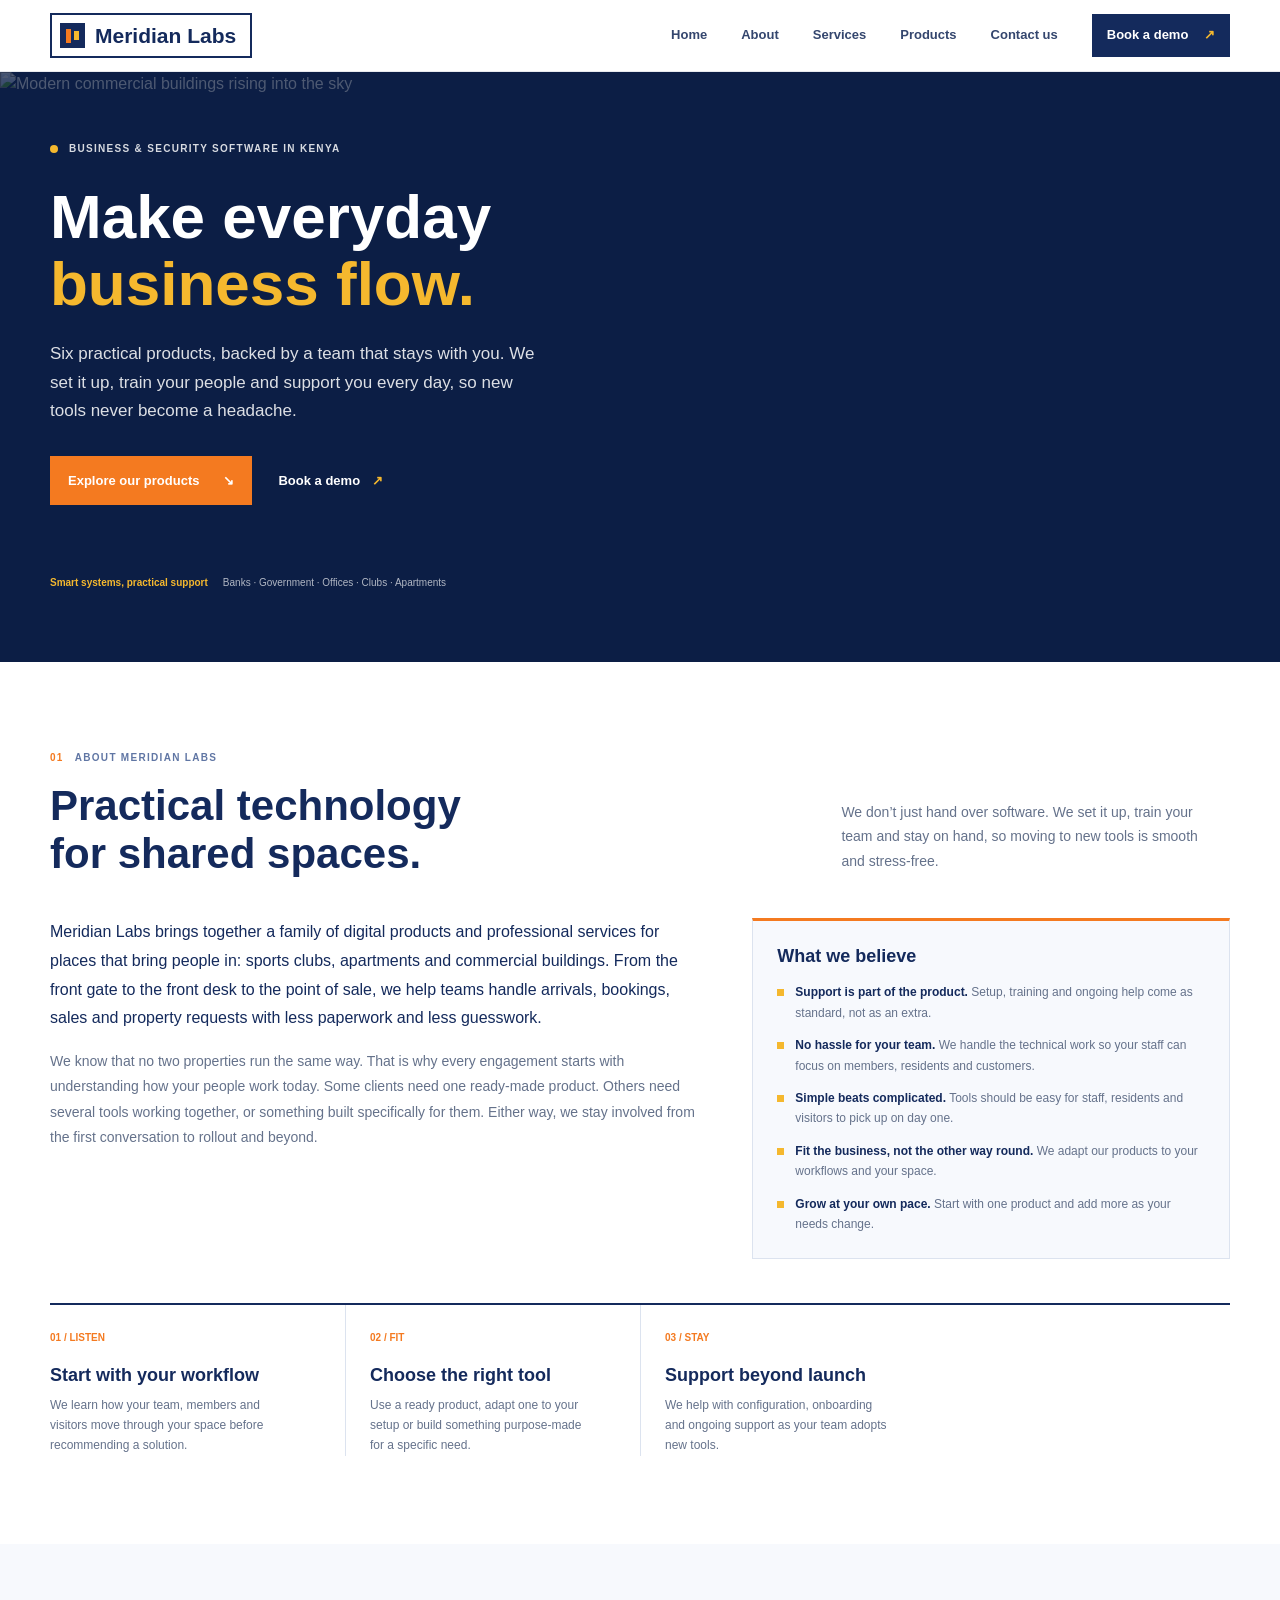
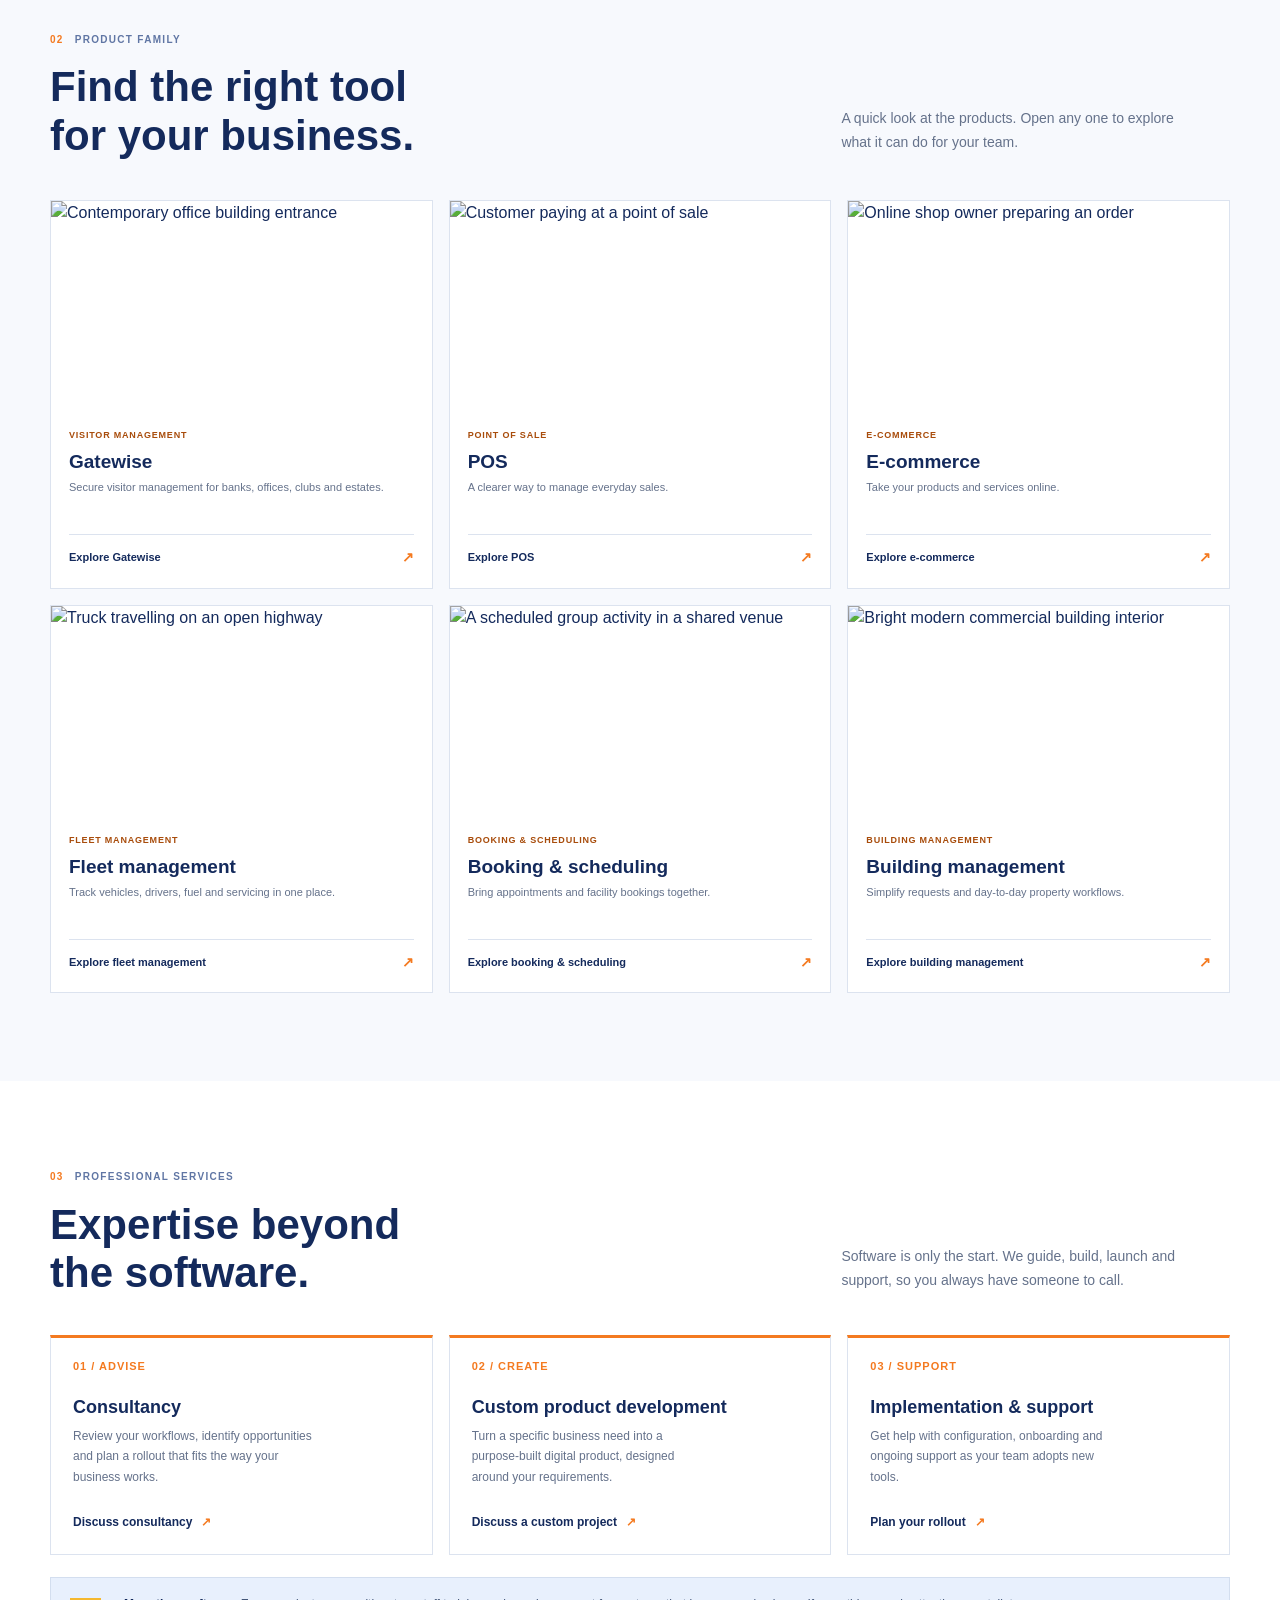
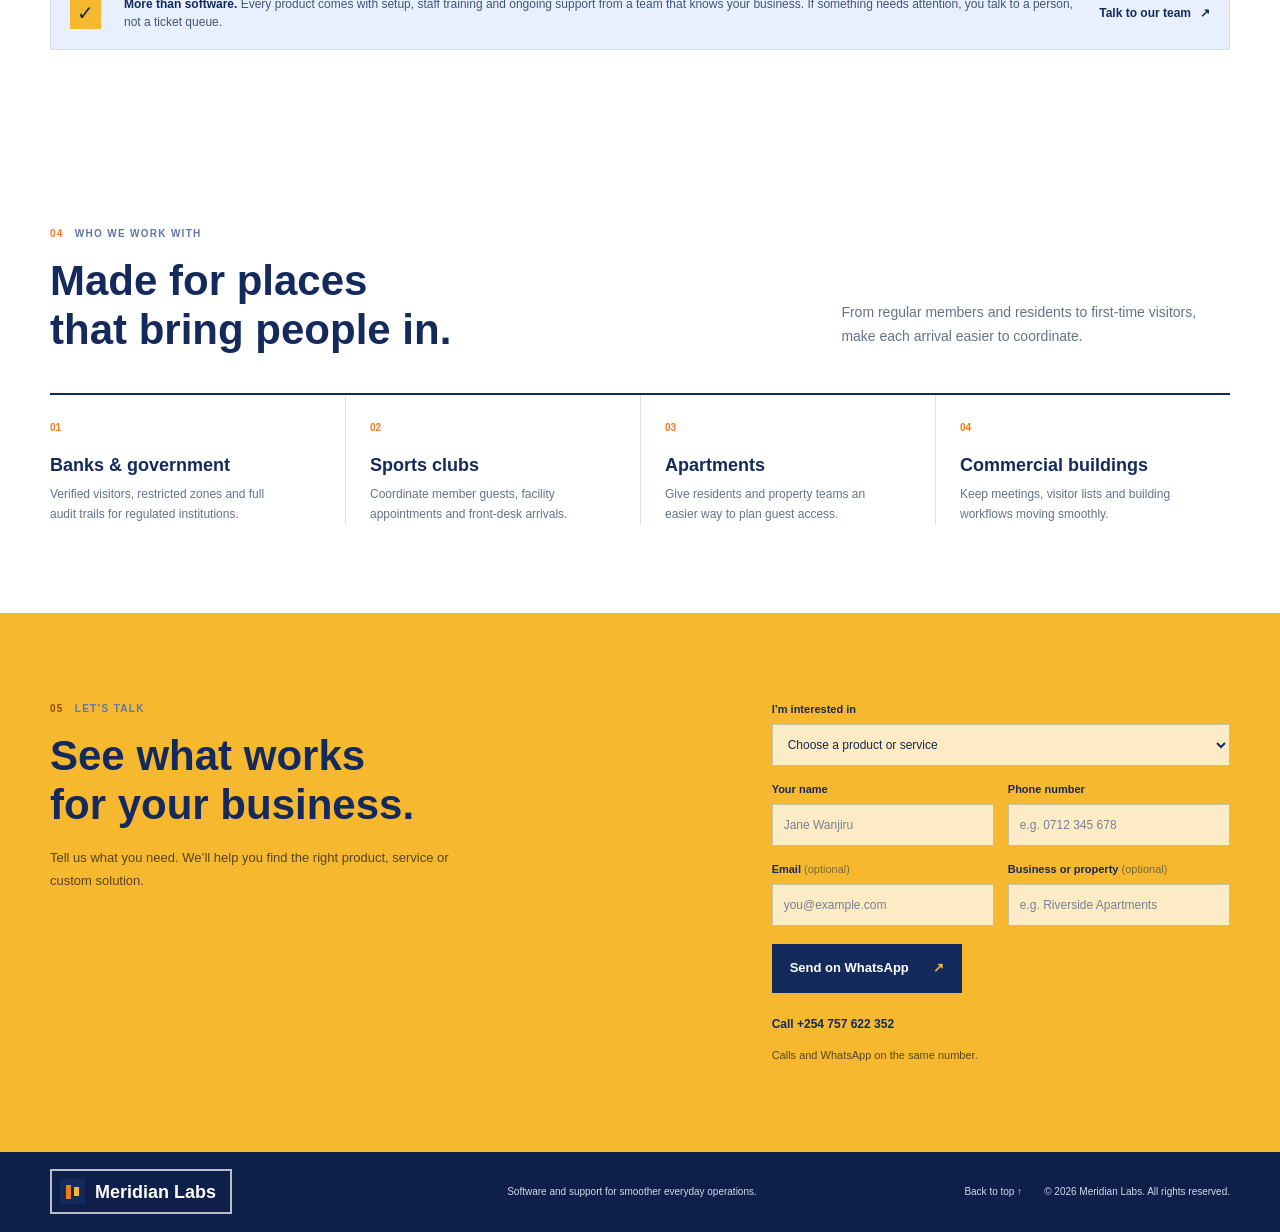
==== commit 262d36d8: "updates" ====
--- a/index.html
+++ b/index.html
@@ -6,21 +6,21 @@
   <meta name="referrer" content="strict-origin-when-cross-origin">
   <meta name="viewport" content="width=device-width, initial-scale=1.0">
   <meta name="theme-color" content="#142a5c">
-  <title>Meridian Labs | Visitor Management, POS &amp; Booking Software in Kenya</title>
-  <meta name="description" content="Meridian Labs builds and supports visitor management, POS, e-commerce, booking and building management software for sports clubs, apartments and offices in Kenya.">
+  <title>Meridian Labs | Business &amp; Security Software in Kenya</title>
+  <meta name="description" content="Secure visitor management, POS, booking and property software for banks, government offices, clubs and apartments in Kenya, with setup and support included.">
   <meta name="robots" content="index, follow">
   <meta property="og:type" content="website">
   <meta property="og:site_name" content="Meridian Labs">
   <meta property="og:locale" content="en_KE">
   <meta property="og:title" content="Meridian Labs: software and support for clubs, apartments and offices">
-  <meta property="og:description" content="Meridian Labs builds and supports visitor management, POS, e-commerce, booking and building management software for sports clubs, apartments and offices in Kenya.">
+  <meta property="og:description" content="Secure visitor management, POS, booking and property software for banks, government offices, clubs and apartments in Kenya, with setup and support included.">
   <meta property="og:image" content="https://images.unsplash.com/photo-1486406146926-c627a92ad1ab?auto=format&amp;fit=crop&amp;w=1200&amp;h=630&amp;q=85">
   <meta property="og:image:alt" content="Modern commercial buildings rising into the sky">
   <meta name="twitter:card" content="summary_large_image">
   <meta name="twitter:title" content="Meridian Labs: software and support for clubs, apartments and offices">
-  <meta name="twitter:description" content="Meridian Labs builds and supports visitor management, POS, e-commerce, booking and building management software for sports clubs, apartments and offices in Kenya.">
+  <meta name="twitter:description" content="Secure visitor management, POS, booking and property software for banks, government offices, clubs and apartments in Kenya, with setup and support included.">
   <meta name="twitter:image" content="https://images.unsplash.com/photo-1486406146926-c627a92ad1ab?auto=format&amp;fit=crop&amp;w=1200&amp;h=630&amp;q=85">
-  <script type="application/ld+json">[{"@context": "https://schema.org", "@type": "Organization", "name": "Meridian Labs", "description": "Meridian Labs builds and supports visitor management, POS, e-commerce, booking and building management software for sports clubs, apartments and offices in Kenya.", "logo": "assets/favicon.svg", "telephone": "+254732039599", "areaServed": {"@type": "Country", "name": "Kenya"}, "contactPoint": [{"@type": "ContactPoint", "telephone": "+254732039599", "contactType": "sales", "areaServed": "KE", "availableLanguage": ["English", "Swahili"]}], "makesOffer": [{"@type": "Offer", "itemOffered": {"@type": "Service", "name": "Consultancy"}}, {"@type": "Offer", "itemOffered": {"@type": "Service", "name": "Custom product development"}}, {"@type": "Offer", "itemOffered": {"@type": "Service", "name": "Implementation and support"}}]}, {"@context": "https://schema.org", "@type": "WebSite", "name": "Meridian Labs", "inLanguage": "en-KE"}]</script>
+  <script type="application/ld+json">[{"@context": "https://schema.org", "@type": "Organization", "name": "Meridian Labs", "description": "Secure visitor management, POS, booking and property software for banks, government offices, clubs and apartments in Kenya, with setup and support included.", "logo": "assets/favicon.svg", "telephone": "+254757622352", "areaServed": {"@type": "Country", "name": "Kenya"}, "contactPoint": [{"@type": "ContactPoint", "telephone": "+254757622352", "contactType": "sales", "areaServed": "KE", "availableLanguage": ["English", "Swahili"]}], "makesOffer": [{"@type": "Offer", "itemOffered": {"@type": "Service", "name": "Consultancy"}}, {"@type": "Offer", "itemOffered": {"@type": "Service", "name": "Custom product development"}}, {"@type": "Offer", "itemOffered": {"@type": "Service", "name": "Implementation and support"}}]}, {"@context": "https://schema.org", "@type": "WebSite", "name": "Meridian Labs", "inLanguage": "en-KE"}]</script>
   <link rel="icon" href="assets/favicon.svg" type="image/svg+xml">
   <link rel="preconnect" href="https://fonts.googleapis.com">
   <link rel="preconnect" href="https://fonts.gstatic.com" crossorigin>
@@ -42,11 +42,11 @@
       <img class="hero-photo" src="https://images.unsplash.com/photo-1486406146926-c627a92ad1ab?auto=format&fit=crop&w=2400&q=85" alt="Modern commercial buildings rising into the sky" fetchpriority="high">
       <div class="hero-shade" aria-hidden="true"></div>
       <div class="shell hero-inner">
-        <p class="eyebrow eyebrow-light"><span class="live-dot"></span>Digital tools for shared spaces</p>
+        <p class="eyebrow eyebrow-light"><span class="live-dot"></span>Business &amp; security software in Kenya</p>
         <h1 id="hero-title">Make everyday<br><span>business flow.</span></h1>
         <p class="hero-copy">Six practical products, backed by a team that stays with you. We set it up, train your people and support you every day, so new tools never become a headache.</p>
-        <div class="hero-actions"><a class="button button-lime" href="#products">Explore our products <span aria-hidden="true">↘</span></a><a class="hero-link" href="https://wa.me/254710708505?text=Hello%2C%20I%27d%20like%20to%20book%20a%20product%20demo." target="_blank" rel="noopener noreferrer">Book a demo <span aria-hidden="true">↗</span></a></div>
-        <div class="hero-caption"><span>Smart systems, practical support</span><span>Sports clubs · Apartments · Commercial</span></div>
+        <div class="hero-actions"><a class="button button-lime" href="#products">Explore our products <span aria-hidden="true">↘</span></a><a class="hero-link" href="https://wa.me/254757622352?text=Hello%2C%20I%27d%20like%20to%20book%20a%20product%20demo." target="_blank" rel="noopener noreferrer">Book a demo <span aria-hidden="true">↗</span></a></div>
+        <div class="hero-caption"><span>Smart systems, practical support</span><span>Banks · Government · Offices · Clubs · Apartments</span></div>
       </div>
     </section>
 
@@ -65,12 +65,12 @@
       <div class="shell">
         <div class="section-heading"><div><p class="eyebrow"><span class="eyebrow-index">02</span> Product family</p><h2 id="products-title">Find the right tool<br>for your business.</h2></div><p class="heading-note">A quick look at the products. Open any one to explore what it can do for your team.</p></div>
         <div class="snapshot-grid">
-          <a class="snapshot-card snapshot-card-featured" href="products/portico.html"><img src="https://images.unsplash.com/photo-1486406146926-c627a92ad1ab?auto=format&fit=crop&w=900&q=80" alt="Contemporary office building entrance" width="900" height="500" loading="lazy" decoding="async"><span class="snapshot-category">SMART ACCESS</span><span class="snapshot-title">Portico</span><span class="snapshot-description">Visitor registration and smart access coordination.</span><span class="snapshot-more">Explore Portico <b aria-hidden="true">↗</b></span></a>
+          <a class="snapshot-card snapshot-card-featured" href="products/gatewise.html"><img src="https://images.unsplash.com/photo-1486406146926-c627a92ad1ab?auto=format&fit=crop&w=900&q=80" alt="Contemporary office building entrance" width="900" height="500" loading="lazy" decoding="async"><span class="snapshot-category">VISITOR MANAGEMENT</span><span class="snapshot-title">Gatewise</span><span class="snapshot-description">Secure visitor management for banks, offices, clubs and estates.</span><span class="snapshot-more">Explore Gatewise <b aria-hidden="true">↗</b></span></a>
           <a class="snapshot-card" href="products/pos.html"><img src="https://images.unsplash.com/photo-1556742049-0cfed4f6a45d?auto=format&fit=crop&w=900&q=80" alt="Customer paying at a point of sale" width="900" height="500" loading="lazy" decoding="async"><span class="snapshot-category">POINT OF SALE</span><span class="snapshot-title">POS</span><span class="snapshot-description">A clearer way to manage everyday sales.</span><span class="snapshot-more">Explore POS <b aria-hidden="true">↗</b></span></a>
-          <a class="snapshot-card" href="products/ecommerce.html"><img src="https://images.unsplash.com/photo-1556740738-b6a63e27c4df?auto=format&fit=crop&w=900&q=80" alt="Online shop owner preparing an order" width="900" height="500" loading="lazy" decoding="async"><span class="snapshot-category">ONLINE SALES</span><span class="snapshot-title">E-commerce</span><span class="snapshot-description">Take your products and services online.</span><span class="snapshot-more">Explore e-commerce <b aria-hidden="true">↗</b></span></a>
-          <a class="snapshot-card" href="products/visitors.html"><img src="https://images.unsplash.com/photo-1560518883-ce09059eeffa?auto=format&fit=crop&w=900&q=80" alt="Visitors arriving at a residential property" width="900" height="500" loading="lazy" decoding="async"><span class="snapshot-category">VISITOR MANAGEMENT</span><span class="snapshot-title">Guest registration</span><span class="snapshot-description">Collect visitor details before they arrive.</span><span class="snapshot-more">Explore registration <b aria-hidden="true">↗</b></span></a>
-          <a class="snapshot-card" href="products/booking.html"><img src="https://images.unsplash.com/photo-1517457373958-b7bdd4587205?auto=format&fit=crop&w=900&q=80" alt="A scheduled group activity in a shared venue" width="900" height="500" loading="lazy" decoding="async"><span class="snapshot-category">APPOINTMENTS</span><span class="snapshot-title">Booking &amp; scheduling</span><span class="snapshot-description">Bring appointments and facility bookings together.</span><span class="snapshot-more">Explore scheduling <b aria-hidden="true">↗</b></span></a>
-          <a class="snapshot-card" href="products/building.html"><img src="https://images.unsplash.com/photo-1497366754035-f200968a6e72?auto=format&fit=crop&w=900&q=80" alt="Bright modern commercial building interior" width="900" height="500" loading="lazy" decoding="async"><span class="snapshot-category">PROPERTY OPERATIONS</span><span class="snapshot-title">Building management</span><span class="snapshot-description">Simplify requests and day-to-day property workflows.</span><span class="snapshot-more">Explore building tools <b aria-hidden="true">↗</b></span></a>
+          <a class="snapshot-card" href="products/ecommerce.html"><img src="https://images.unsplash.com/photo-1556740738-b6a63e27c4df?auto=format&fit=crop&w=900&q=80" alt="Online shop owner preparing an order" width="900" height="500" loading="lazy" decoding="async"><span class="snapshot-category">E-COMMERCE</span><span class="snapshot-title">E-commerce</span><span class="snapshot-description">Take your products and services online.</span><span class="snapshot-more">Explore e-commerce <b aria-hidden="true">↗</b></span></a>
+          <a class="snapshot-card" href="products/fleet.html"><img src="https://images.unsplash.com/photo-1601584115197-04ecc0da31d7?auto=format&fit=crop&w=900&q=80" alt="Truck travelling on an open highway" width="900" height="500" loading="lazy" decoding="async"><span class="snapshot-category">FLEET MANAGEMENT</span><span class="snapshot-title">Fleet management</span><span class="snapshot-description">Track vehicles, drivers, fuel and servicing in one place.</span><span class="snapshot-more">Explore fleet management <b aria-hidden="true">↗</b></span></a>
+          <a class="snapshot-card" href="products/booking.html"><img src="https://images.unsplash.com/photo-1517457373958-b7bdd4587205?auto=format&fit=crop&w=900&q=80" alt="A scheduled group activity in a shared venue" width="900" height="500" loading="lazy" decoding="async"><span class="snapshot-category">BOOKING &amp; SCHEDULING</span><span class="snapshot-title">Booking &amp; scheduling</span><span class="snapshot-description">Bring appointments and facility bookings together.</span><span class="snapshot-more">Explore booking &amp; scheduling <b aria-hidden="true">↗</b></span></a>
+          <a class="snapshot-card" href="products/building.html"><img src="https://images.unsplash.com/photo-1497366754035-f200968a6e72?auto=format&fit=crop&w=900&q=80" alt="Bright modern commercial building interior" width="900" height="500" loading="lazy" decoding="async"><span class="snapshot-category">BUILDING MANAGEMENT</span><span class="snapshot-title">Building management</span><span class="snapshot-description">Simplify requests and day-to-day property workflows.</span><span class="snapshot-more">Explore building management <b aria-hidden="true">↗</b></span></a>
         </div>
       </div>
     </section>
@@ -79,9 +79,9 @@
       <div class="shell">
         <div class="section-heading"><div><p class="eyebrow"><span class="eyebrow-index">03</span> Professional services</p><h2 id="services-title">Expertise beyond<br>the software.</h2></div><p class="heading-note">Software is only the start. We guide, build, launch and support, so you always have someone to call.</p></div>
         <div class="service-grid">
-          <article class="service-card"><span class="service-symbol">01 / ADVISE</span><h3>Consultancy</h3><p>Review your workflows, identify opportunities and plan a rollout that fits the way your business works.</p><a class="text-link" href="https://wa.me/254710708505?text=Hello%2C%20I%27d%20like%20to%20discuss%20consultancy." target="_blank" rel="noopener noreferrer">Discuss consultancy <span aria-hidden="true">↗</span></a></article>
-          <article class="service-card"><span class="service-symbol">02 / CREATE</span><h3>Custom product development</h3><p>Turn a specific business need into a purpose-built digital product, designed around your requirements.</p><a class="text-link" href="https://wa.me/254710708505?text=Hello%2C%20I%27d%20like%20to%20discuss%20a%20custom%20product." target="_blank" rel="noopener noreferrer">Discuss a custom project <span aria-hidden="true">↗</span></a></article>
-          <article class="service-card"><span class="service-symbol">03 / SUPPORT</span><h3>Implementation &amp; support</h3><p>Get help with configuration, onboarding and ongoing support as your team adopts new tools.</p><a class="text-link" href="https://wa.me/254710708505?text=Hello%2C%20I%27d%20like%20to%20discuss%20implementation%20and%20support." target="_blank" rel="noopener noreferrer">Plan your rollout <span aria-hidden="true">↗</span></a></article>
+          <article class="service-card"><span class="service-symbol">01 / ADVISE</span><h3>Consultancy</h3><p>Review your workflows, identify opportunities and plan a rollout that fits the way your business works.</p><a class="text-link" href="https://wa.me/254757622352?text=Hello%2C%20I%27d%20like%20to%20discuss%20consultancy." target="_blank" rel="noopener noreferrer">Discuss consultancy <span aria-hidden="true">↗</span></a></article>
+          <article class="service-card"><span class="service-symbol">02 / CREATE</span><h3>Custom product development</h3><p>Turn a specific business need into a purpose-built digital product, designed around your requirements.</p><a class="text-link" href="https://wa.me/254757622352?text=Hello%2C%20I%27d%20like%20to%20discuss%20a%20custom%20product." target="_blank" rel="noopener noreferrer">Discuss a custom project <span aria-hidden="true">↗</span></a></article>
+          <article class="service-card"><span class="service-symbol">03 / SUPPORT</span><h3>Implementation &amp; support</h3><p>Get help with configuration, onboarding and ongoing support as your team adopts new tools.</p><a class="text-link" href="https://wa.me/254757622352?text=Hello%2C%20I%27d%20like%20to%20discuss%20implementation%20and%20support." target="_blank" rel="noopener noreferrer">Plan your rollout <span aria-hidden="true">↗</span></a></article>
         </div>
         <div class="service-support"><span class="support-mark" aria-hidden="true">✓</span><p><strong>More than software.</strong> Every product comes with setup, staff training and ongoing support from a team that knows your business. If something needs attention, you talk to a person, not a ticket queue.</p><a class="text-link" href="#contact">Talk to our team <span aria-hidden="true">↗</span></a></div>
       </div>
@@ -89,11 +89,11 @@
 
     <section class="industries section-pad" id="industries" aria-labelledby="industries-title">
       <div class="shell"><div class="section-heading"><div><p class="eyebrow"><span class="eyebrow-index">04</span> Who we work with</p><h2 id="industries-title">Made for places<br>that bring people in.</h2></div><p class="heading-note">From regular members and residents to first-time visitors, make each arrival easier to coordinate.</p></div>
-        <div class="industry-grid"><article><span>01</span><h3>Sports clubs</h3><p>Coordinate member guests, facility appointments and front-desk arrivals.</p></article><article><span>02</span><h3>Apartments</h3><p>Give residents and property teams an easier way to plan guest access.</p></article><article><span>03</span><h3>Commercial buildings</h3><p>Keep meetings, visitor lists and building workflows moving smoothly.</p></article></div>
+        <div class="industry-grid"><article><span>01</span><h3>Banks &amp; government</h3><p>Verified visitors, restricted zones and full audit trails for regulated institutions.</p></article><article><span>02</span><h3>Sports clubs</h3><p>Coordinate member guests, facility appointments and front-desk arrivals.</p></article><article><span>03</span><h3>Apartments</h3><p>Give residents and property teams an easier way to plan guest access.</p></article><article><span>04</span><h3>Commercial buildings</h3><p>Keep meetings, visitor lists and building workflows moving smoothly.</p></article></div>
       </div>
     </section>
 
-    <section class="contact section-pad" id="contact" aria-labelledby="contact-title"><div class="shell contact-layout"><div class="contact-copy"><p class="eyebrow"><span class="eyebrow-index">05</span> Let’s talk</p><h2 id="contact-title">See what works<br>for your business.</h2><p>Tell us what you need. We’ll help you find the right product, service or custom solution.</p></div><div class="contact-actions"><form class="contact-form" id="contact-form"><label for="contact-interest">I’m interested in</label><select id="contact-interest" name="interest" required><option value="" disabled selected>Choose a product or service</option><optgroup label="Products"><option>Portico smart access</option><option>POS</option><option>E-commerce</option><option>Guest registration</option><option>Booking &amp; scheduling</option><option>Building management</option></optgroup><optgroup label="Services"><option>Consultancy</option><option>Custom product development</option><option>Implementation &amp; support</option></optgroup><option value="Not sure yet">Not sure yet, I’d like advice</option></select><div class="form-row"><div class="form-field"><label for="contact-name">Your name</label><input id="contact-name" name="name" type="text" maxlength="80" autocomplete="name" placeholder="Jane Wanjiru" required></div><div class="form-field"><label for="contact-phone">Phone number</label><input id="contact-phone" name="phone" type="tel" maxlength="20" autocomplete="tel" inputmode="tel" placeholder="e.g. 0712 345 678" pattern="[0-9+ ()-]{9,}" title="Enter a valid phone number" required></div><div class="form-field"><label for="contact-email">Email <span class="optional">(optional)</span></label><input id="contact-email" name="email" type="email" maxlength="120" autocomplete="email" placeholder="you@example.com"></div><div class="form-field"><label for="contact-business">Business or property <span class="optional">(optional)</span></label><input id="contact-business" name="business" type="text" maxlength="100" autocomplete="organization" placeholder="e.g. Riverside Apartments"></div></div><button class="button button-dark" type="submit">Send on WhatsApp <span aria-hidden="true">↗</span></button><p class="contact-feedback" id="contact-feedback" aria-live="polite"></p></form><a class="phone-link" href="tel:+254732039599">Call +254 732 039 599</a><p>WhatsApp: 0710 708 505</p></div></div></section>
+    <section class="contact section-pad" id="contact" aria-labelledby="contact-title"><div class="shell contact-layout"><div class="contact-copy"><p class="eyebrow"><span class="eyebrow-index">05</span> Let’s talk</p><h2 id="contact-title">See what works<br>for your business.</h2><p>Tell us what you need. We’ll help you find the right product, service or custom solution.</p></div><div class="contact-actions"><form class="contact-form" id="contact-form"><label for="contact-interest">I’m interested in</label><select id="contact-interest" name="interest" required><option value="" disabled selected>Choose a product or service</option><optgroup label="Products"><option>Gatewise smart access</option><option>POS</option><option>E-commerce</option><option>Fleet management</option><option>Booking &amp; scheduling</option><option>Building management</option></optgroup><optgroup label="Services"><option>Consultancy</option><option>Custom product development</option><option>Implementation &amp; support</option></optgroup><option value="Not sure yet">Not sure yet, I’d like advice</option></select><div class="form-row"><div class="form-field"><label for="contact-name">Your name</label><input id="contact-name" name="name" type="text" maxlength="80" autocomplete="name" placeholder="Jane Wanjiru" required></div><div class="form-field"><label for="contact-phone">Phone number</label><input id="contact-phone" name="phone" type="tel" maxlength="20" autocomplete="tel" inputmode="tel" placeholder="e.g. 0712 345 678" pattern="[0-9+ ()-]{9,}" title="Enter a valid phone number" required></div><div class="form-field"><label for="contact-email">Email <span class="optional">(optional)</span></label><input id="contact-email" name="email" type="email" maxlength="120" autocomplete="email" placeholder="you@example.com"></div><div class="form-field"><label for="contact-business">Business or property <span class="optional">(optional)</span></label><input id="contact-business" name="business" type="text" maxlength="100" autocomplete="organization" placeholder="e.g. Riverside Apartments"></div></div><button class="button button-dark" type="submit">Send on WhatsApp <span aria-hidden="true">↗</span></button><p class="contact-feedback" id="contact-feedback" aria-live="polite"></p></form><a class="phone-link" href="tel:+254757622352">Call +254 757 622 352</a><p>Calls and WhatsApp on the same number.</p></div></div></section>
   </main>
   <footer class="site-footer"><div class="shell footer-inner"><a class="brand" href="#top"><span class="brand-mark" aria-hidden="true"><span></span><span></span></span>Meridian Labs</a><p>Software and support for smoother everyday operations.</p><a href="#top">Back to top ↑</a><small>© <span id="year"></span> Meridian Labs. All rights reserved.</small></div></footer>
   <script src="js/access.js"></script>
--- a/css/overview.css
+++ b/css/overview.css
@@ -2,13 +2,13 @@
 .snapshot-grid { display: grid; grid-template-columns: repeat(3, minmax(0, 1fr)); gap: 16px; margin-top: 40px; }
 .snapshot-card { min-width: 0; display: flex; flex-direction: column; align-items: flex-start; padding: 0 0 19px; border: 1px solid var(--line); background: var(--white); transition: transform .2s ease, box-shadow .2s ease; }
 .snapshot-card:hover { transform: translateY(-3px); box-shadow: 0 12px 28px rgba(20,42,92,.1); }
-.snapshot-card img { width: 100%; aspect-ratio: 1.8; object-fit: cover; }
+.snapshot-card img { width: 100%; height: auto; aspect-ratio: 1.8; object-fit: cover; }
 .snapshot-category { margin: 17px 18px 0; color: #a84c0b; font-size: 9px; font-weight: 700; letter-spacing: .8px; }
 .snapshot-title { margin: 7px 18px 0; font: 700 19px/1.3 var(--display); }
 .snapshot-description { min-height: 39px; margin: 4px 18px 0; color: var(--muted); font-size: 11px; line-height: 1.6; }
 .snapshot-more { display: flex; justify-content: space-between; align-items: center; width: calc(100% - 36px); margin: 16px 18px 0; padding-top: 12px; border-top: 1px solid var(--line); font-size: 11px; font-weight: 700; }
 .snapshot-more b { color: var(--orange); font-size: 14px; }
-.industry-grid { display: grid; grid-template-columns: repeat(3,1fr); margin-top: 39px; border-top: 2px solid var(--navy); }
+.industry-grid { display: grid; grid-template-columns: repeat(4,1fr); margin-top: 39px; border-top: 2px solid var(--navy); }
 .industry-grid article { padding: 19px 24px 0 0; }
 .industry-grid article + article { padding-left: 24px; border-left: 1px solid var(--line); }
 .industry-grid article > span { color: var(--orange); font-size: 10px; font-weight: 700; }
@@ -16,6 +16,8 @@
 .industry-grid p { max-width: 34ch; margin: 0; color: var(--muted); font-size: 12px; line-height: 1.7; }
 
 @media (max-width: 850px) {
+  .industry-grid { grid-template-columns: repeat(2,1fr); row-gap: 24px; }
+  .industry-grid article:nth-child(3) { padding-left: 0; border-left: 0; }
   .snapshot-grid { grid-template-columns: repeat(2,minmax(0,1fr)); }
 }
 @media (max-width: 620px) {
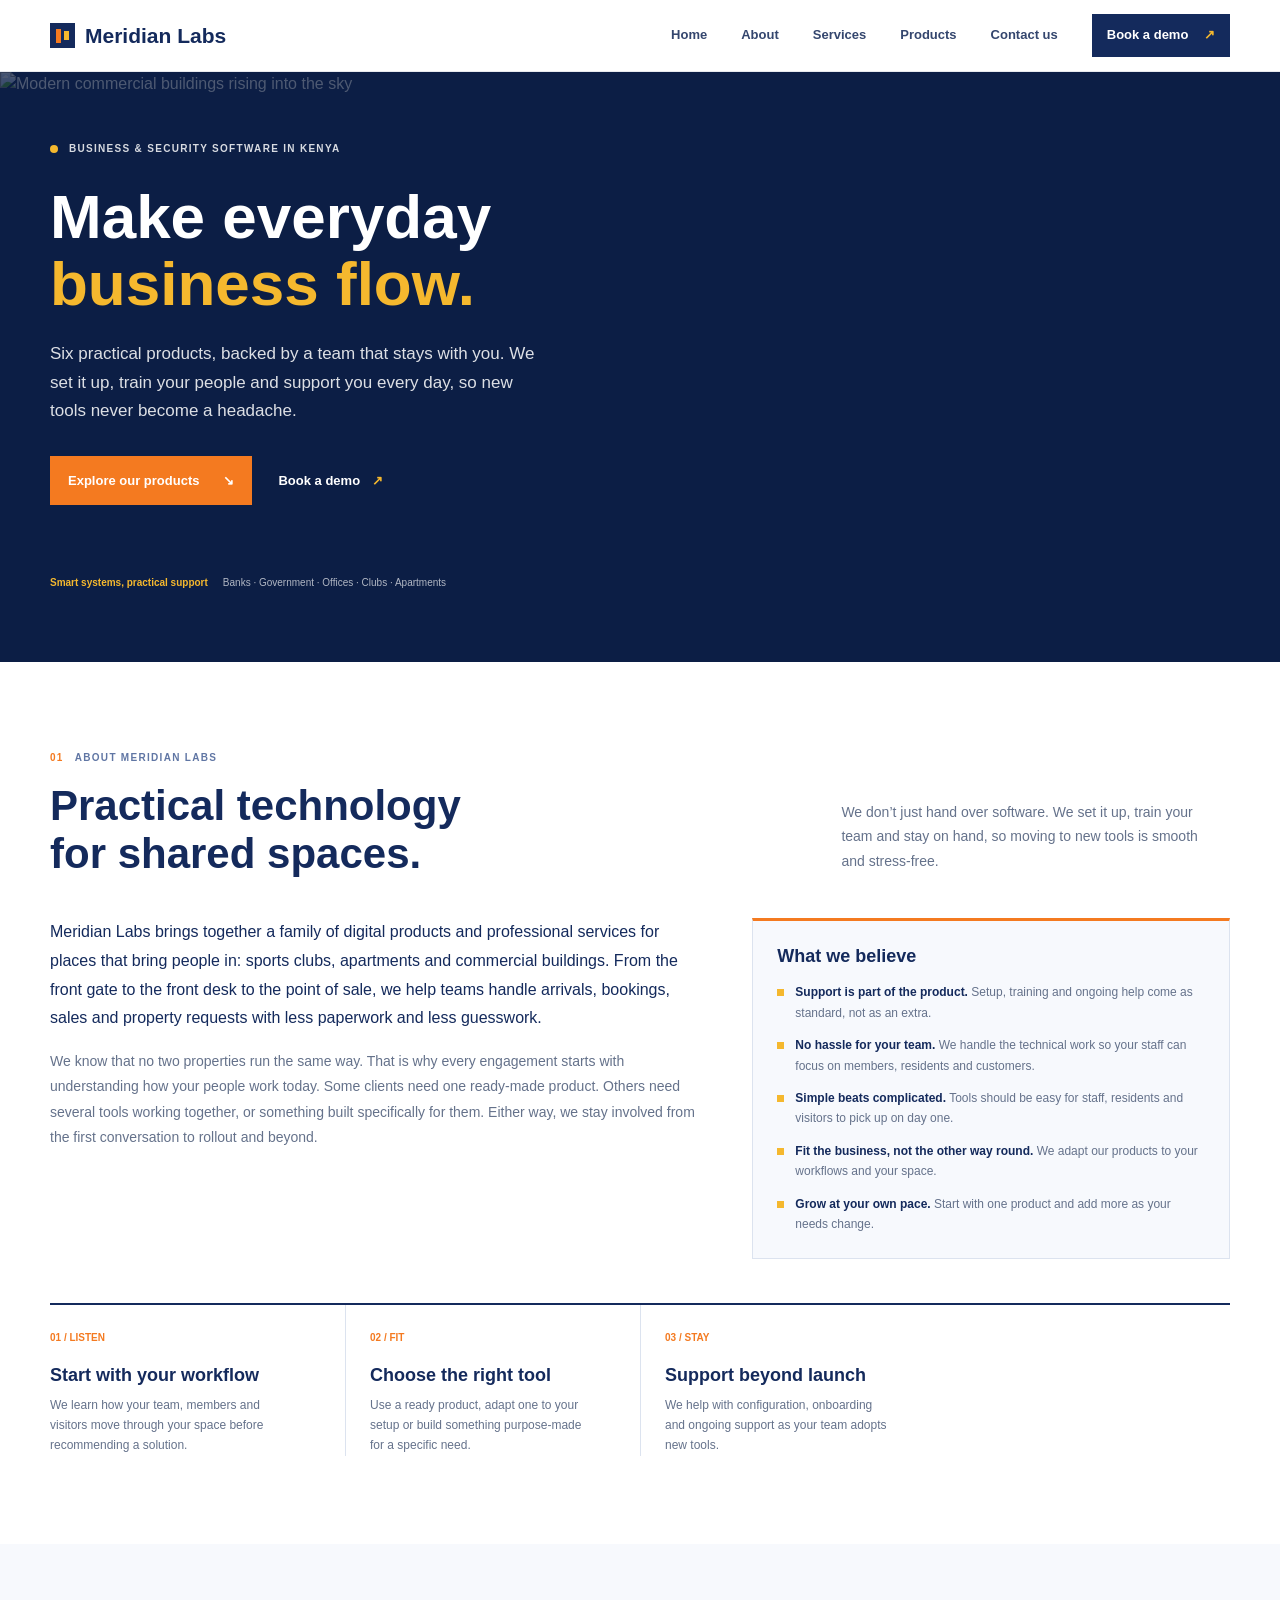
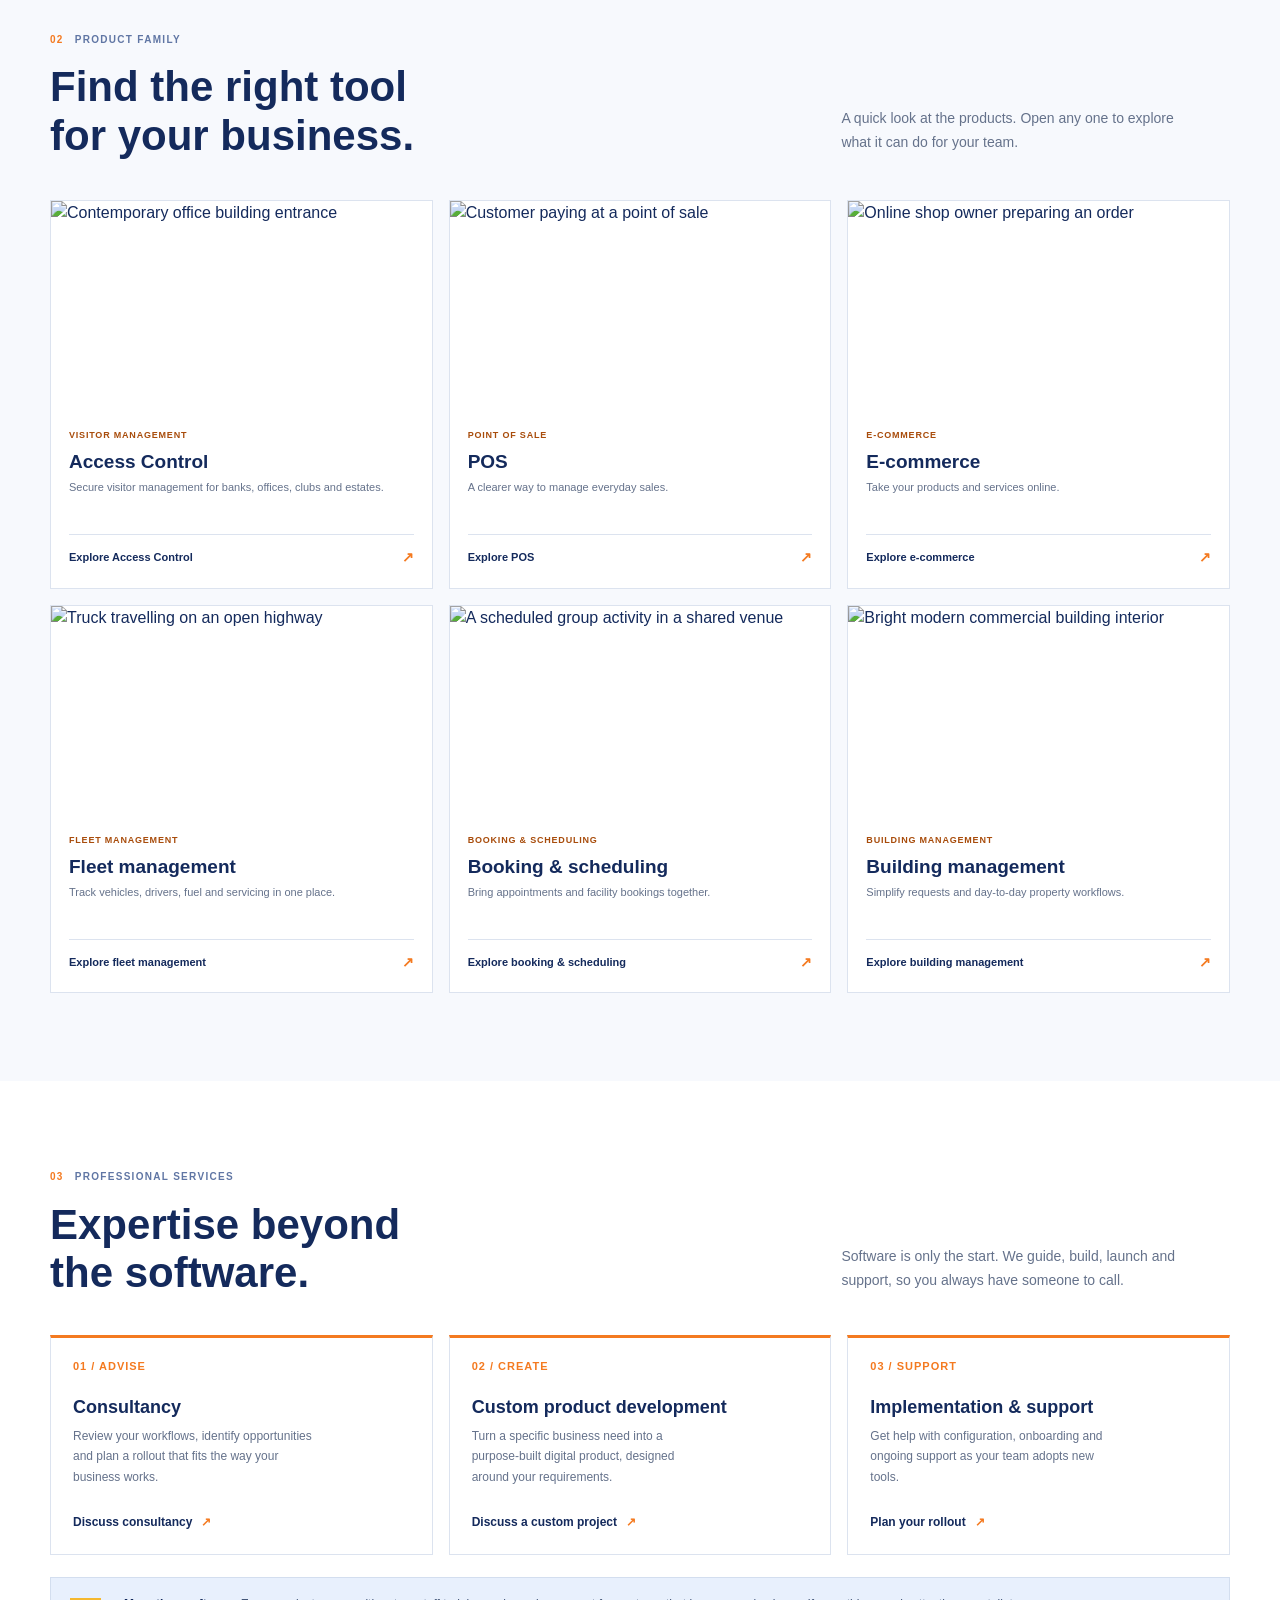
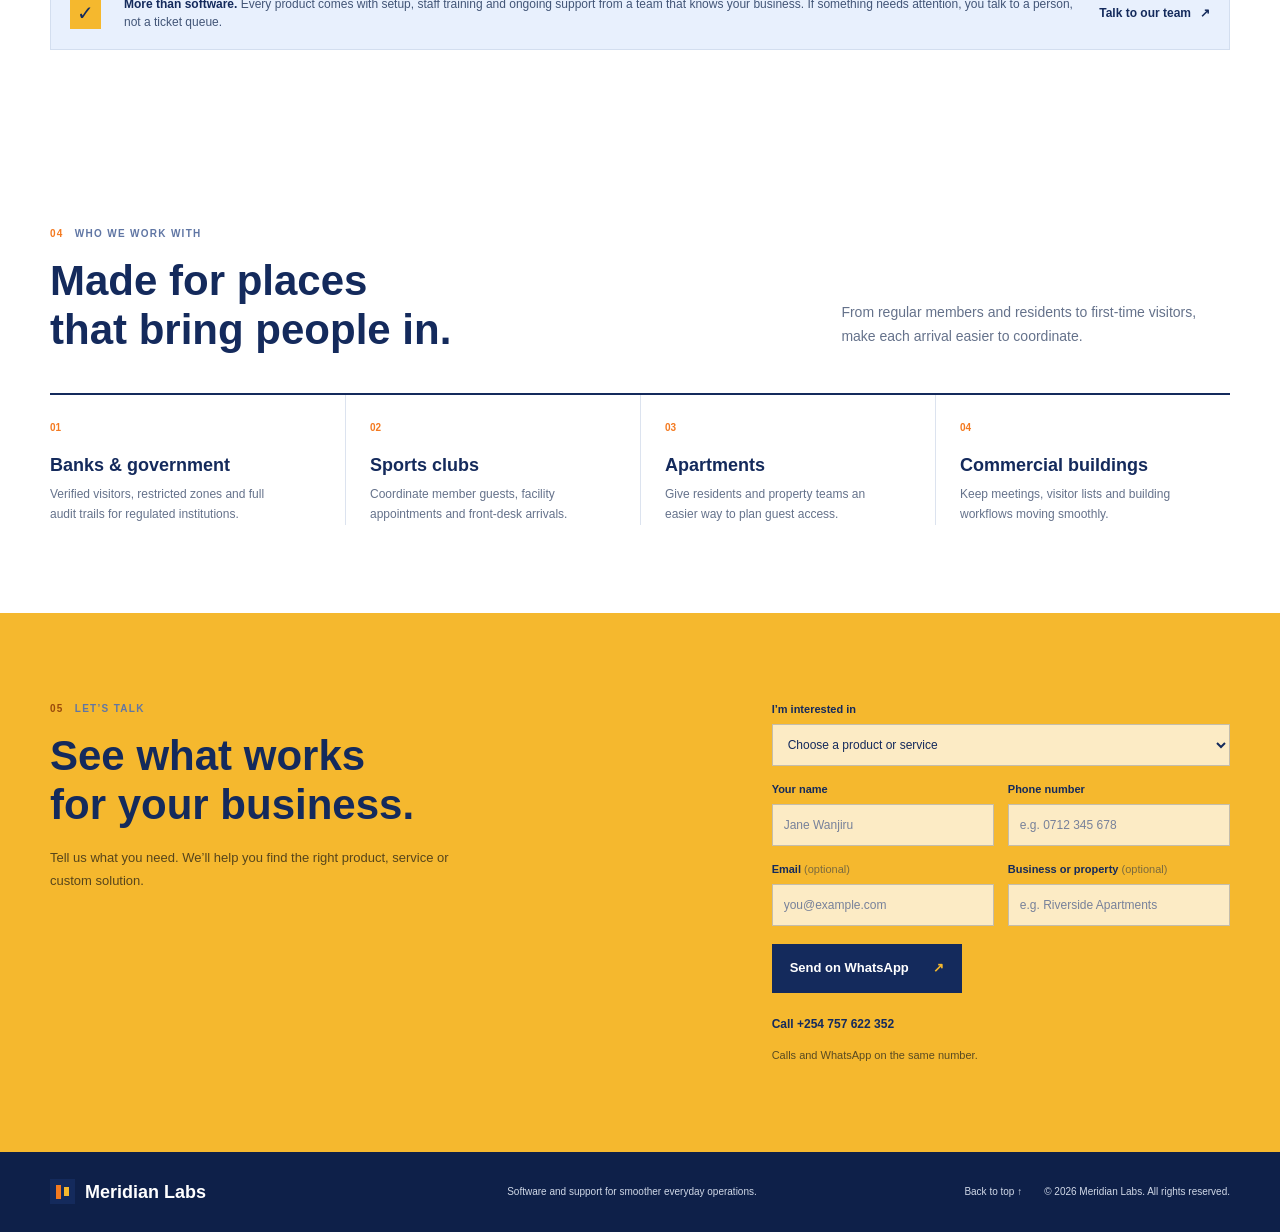
==== commit 3b0ff7d6: "updates" ====
--- a/index.html
+++ b/index.html
@@ -65,12 +65,12 @@
       <div class="shell">
         <div class="section-heading"><div><p class="eyebrow"><span class="eyebrow-index">02</span> Product family</p><h2 id="products-title">Find the right tool<br>for your business.</h2></div><p class="heading-note">A quick look at the products. Open any one to explore what it can do for your team.</p></div>
         <div class="snapshot-grid">
-          <a class="snapshot-card snapshot-card-featured" href="products/gatewise.html"><img src="https://images.unsplash.com/photo-1486406146926-c627a92ad1ab?auto=format&fit=crop&w=900&q=80" alt="Contemporary office building entrance" width="900" height="500" loading="lazy" decoding="async"><span class="snapshot-category">VISITOR MANAGEMENT</span><span class="snapshot-title">Gatewise</span><span class="snapshot-description">Secure visitor management for banks, offices, clubs and estates.</span><span class="snapshot-more">Explore Gatewise <b aria-hidden="true">↗</b></span></a>
-          <a class="snapshot-card" href="products/pos.html"><img src="https://images.unsplash.com/photo-1556742049-0cfed4f6a45d?auto=format&fit=crop&w=900&q=80" alt="Customer paying at a point of sale" width="900" height="500" loading="lazy" decoding="async"><span class="snapshot-category">POINT OF SALE</span><span class="snapshot-title">POS</span><span class="snapshot-description">A clearer way to manage everyday sales.</span><span class="snapshot-more">Explore POS <b aria-hidden="true">↗</b></span></a>
-          <a class="snapshot-card" href="products/ecommerce.html"><img src="https://images.unsplash.com/photo-1556740738-b6a63e27c4df?auto=format&fit=crop&w=900&q=80" alt="Online shop owner preparing an order" width="900" height="500" loading="lazy" decoding="async"><span class="snapshot-category">E-COMMERCE</span><span class="snapshot-title">E-commerce</span><span class="snapshot-description">Take your products and services online.</span><span class="snapshot-more">Explore e-commerce <b aria-hidden="true">↗</b></span></a>
-          <a class="snapshot-card" href="products/fleet.html"><img src="https://images.unsplash.com/photo-1601584115197-04ecc0da31d7?auto=format&fit=crop&w=900&q=80" alt="Truck travelling on an open highway" width="900" height="500" loading="lazy" decoding="async"><span class="snapshot-category">FLEET MANAGEMENT</span><span class="snapshot-title">Fleet management</span><span class="snapshot-description">Track vehicles, drivers, fuel and servicing in one place.</span><span class="snapshot-more">Explore fleet management <b aria-hidden="true">↗</b></span></a>
-          <a class="snapshot-card" href="products/booking.html"><img src="https://images.unsplash.com/photo-1517457373958-b7bdd4587205?auto=format&fit=crop&w=900&q=80" alt="A scheduled group activity in a shared venue" width="900" height="500" loading="lazy" decoding="async"><span class="snapshot-category">BOOKING &amp; SCHEDULING</span><span class="snapshot-title">Booking &amp; scheduling</span><span class="snapshot-description">Bring appointments and facility bookings together.</span><span class="snapshot-more">Explore booking &amp; scheduling <b aria-hidden="true">↗</b></span></a>
-          <a class="snapshot-card" href="products/building.html"><img src="https://images.unsplash.com/photo-1497366754035-f200968a6e72?auto=format&fit=crop&w=900&q=80" alt="Bright modern commercial building interior" width="900" height="500" loading="lazy" decoding="async"><span class="snapshot-category">BUILDING MANAGEMENT</span><span class="snapshot-title">Building management</span><span class="snapshot-description">Simplify requests and day-to-day property workflows.</span><span class="snapshot-more">Explore building management <b aria-hidden="true">↗</b></span></a>
+          <a class="snapshot-card snapshot-card-featured" href="products/mdaccesscontrol.html"><img src="https://images.unsplash.com/photo-1486406146926-c627a92ad1ab?auto=format&fit=crop&w=900&q=80" alt="Contemporary office building entrance" width="900" height="500" loading="lazy" decoding="async"><span class="snapshot-category">VISITOR MANAGEMENT</span><span class="snapshot-title">Access Control</span><span class="snapshot-description">Secure visitor management for banks, offices, clubs and estates.</span><span class="snapshot-more">Explore Access Control <b aria-hidden="true">↗</b></span></a>
+          <a class="snapshot-card" href="products/mdpos.html"><img src="https://images.unsplash.com/photo-1556742049-0cfed4f6a45d?auto=format&fit=crop&w=900&q=80" alt="Customer paying at a point of sale" width="900" height="500" loading="lazy" decoding="async"><span class="snapshot-category">POINT OF SALE</span><span class="snapshot-title">POS</span><span class="snapshot-description">A clearer way to manage everyday sales.</span><span class="snapshot-more">Explore POS <b aria-hidden="true">↗</b></span></a>
+          <a class="snapshot-card" href="products/mdecommerce.html"><img src="https://images.unsplash.com/photo-1556740738-b6a63e27c4df?auto=format&fit=crop&w=900&q=80" alt="Online shop owner preparing an order" width="900" height="500" loading="lazy" decoding="async"><span class="snapshot-category">E-COMMERCE</span><span class="snapshot-title">E-commerce</span><span class="snapshot-description">Take your products and services online.</span><span class="snapshot-more">Explore e-commerce <b aria-hidden="true">↗</b></span></a>
+          <a class="snapshot-card" href="products/mdfleet.html"><img src="https://images.unsplash.com/photo-1601584115197-04ecc0da31d7?auto=format&fit=crop&w=900&q=80" alt="Truck travelling on an open highway" width="900" height="500" loading="lazy" decoding="async"><span class="snapshot-category">FLEET MANAGEMENT</span><span class="snapshot-title">Fleet management</span><span class="snapshot-description">Track vehicles, drivers, fuel and servicing in one place.</span><span class="snapshot-more">Explore fleet management <b aria-hidden="true">↗</b></span></a>
+          <a class="snapshot-card" href="products/mdbooking.html"><img src="https://images.unsplash.com/photo-1517457373958-b7bdd4587205?auto=format&fit=crop&w=900&q=80" alt="A scheduled group activity in a shared venue" width="900" height="500" loading="lazy" decoding="async"><span class="snapshot-category">BOOKING &amp; SCHEDULING</span><span class="snapshot-title">Booking &amp; scheduling</span><span class="snapshot-description">Bring appointments and facility bookings together.</span><span class="snapshot-more">Explore booking &amp; scheduling <b aria-hidden="true">↗</b></span></a>
+          <a class="snapshot-card" href="products/mdbuilding.html"><img src="https://images.unsplash.com/photo-1497366754035-f200968a6e72?auto=format&fit=crop&w=900&q=80" alt="Bright modern commercial building interior" width="900" height="500" loading="lazy" decoding="async"><span class="snapshot-category">BUILDING MANAGEMENT</span><span class="snapshot-title">Building management</span><span class="snapshot-description">Simplify requests and day-to-day property workflows.</span><span class="snapshot-more">Explore building management <b aria-hidden="true">↗</b></span></a>
         </div>
       </div>
     </section>
@@ -93,9 +93,9 @@
       </div>
     </section>
 
-    <section class="contact section-pad" id="contact" aria-labelledby="contact-title"><div class="shell contact-layout"><div class="contact-copy"><p class="eyebrow"><span class="eyebrow-index">05</span> Let’s talk</p><h2 id="contact-title">See what works<br>for your business.</h2><p>Tell us what you need. We’ll help you find the right product, service or custom solution.</p></div><div class="contact-actions"><form class="contact-form" id="contact-form"><label for="contact-interest">I’m interested in</label><select id="contact-interest" name="interest" required><option value="" disabled selected>Choose a product or service</option><optgroup label="Products"><option>Gatewise smart access</option><option>POS</option><option>E-commerce</option><option>Fleet management</option><option>Booking &amp; scheduling</option><option>Building management</option></optgroup><optgroup label="Services"><option>Consultancy</option><option>Custom product development</option><option>Implementation &amp; support</option></optgroup><option value="Not sure yet">Not sure yet, I’d like advice</option></select><div class="form-row"><div class="form-field"><label for="contact-name">Your name</label><input id="contact-name" name="name" type="text" maxlength="80" autocomplete="name" placeholder="Jane Wanjiru" required></div><div class="form-field"><label for="contact-phone">Phone number</label><input id="contact-phone" name="phone" type="tel" maxlength="20" autocomplete="tel" inputmode="tel" placeholder="e.g. 0712 345 678" pattern="[0-9+ ()-]{9,}" title="Enter a valid phone number" required></div><div class="form-field"><label for="contact-email">Email <span class="optional">(optional)</span></label><input id="contact-email" name="email" type="email" maxlength="120" autocomplete="email" placeholder="you@example.com"></div><div class="form-field"><label for="contact-business">Business or property <span class="optional">(optional)</span></label><input id="contact-business" name="business" type="text" maxlength="100" autocomplete="organization" placeholder="e.g. Riverside Apartments"></div></div><button class="button button-dark" type="submit">Send on WhatsApp <span aria-hidden="true">↗</span></button><p class="contact-feedback" id="contact-feedback" aria-live="polite"></p></form><a class="phone-link" href="tel:+254757622352">Call +254 757 622 352</a><p>Calls and WhatsApp on the same number.</p></div></div></section>
+    <section class="contact section-pad" id="contact" aria-labelledby="contact-title"><div class="shell contact-layout"><div class="contact-copy"><p class="eyebrow"><span class="eyebrow-index">05</span> Let’s talk</p><h2 id="contact-title">See what works<br>for your business.</h2><p>Tell us what you need. We’ll help you find the right product, service or custom solution.</p></div><div class="contact-actions"><form class="contact-form" id="contact-form"><label for="contact-interest">I’m interested in</label><select id="contact-interest" name="interest" required><option value="" disabled selected>Choose a product or service</option><optgroup label="Products"><option>Access Control</option><option>POS</option><option>E-commerce</option><option>Fleet management</option><option>Booking &amp; scheduling</option><option>Building management</option></optgroup><optgroup label="Services"><option>Consultancy</option><option>Custom product development</option><option>Implementation &amp; support</option></optgroup><option value="Not sure yet">Not sure yet, I’d like advice</option></select><div class="form-row"><div class="form-field"><label for="contact-name">Your name</label><input id="contact-name" name="name" type="text" maxlength="80" autocomplete="name" placeholder="Jane Wanjiru" required></div><div class="form-field"><label for="contact-phone">Phone number</label><input id="contact-phone" name="phone" type="tel" maxlength="20" autocomplete="tel" inputmode="tel" placeholder="e.g. 0712 345 678" pattern="[0-9+ ()-]{9,}" title="Enter a valid phone number" required></div><div class="form-field"><label for="contact-email">Email <span class="optional">(optional)</span></label><input id="contact-email" name="email" type="email" maxlength="120" autocomplete="email" placeholder="you@example.com"></div><div class="form-field"><label for="contact-business">Business or property <span class="optional">(optional)</span></label><input id="contact-business" name="business" type="text" maxlength="100" autocomplete="organization" placeholder="e.g. Riverside Apartments"></div></div><button class="button button-dark" type="submit">Send on WhatsApp <span aria-hidden="true">↗</span></button><p class="contact-feedback" id="contact-feedback" aria-live="polite"></p></form><a class="phone-link" href="tel:+254757622352">Call +254 757 622 352</a><p>Calls and WhatsApp on the same number.</p></div></div></section>
   </main>
   <footer class="site-footer"><div class="shell footer-inner"><a class="brand" href="#top"><span class="brand-mark" aria-hidden="true"><span></span><span></span></span>Meridian Labs</a><p>Software and support for smoother everyday operations.</p><a href="#top">Back to top ↑</a><small>© <span id="year"></span> Meridian Labs. All rights reserved.</small></div></footer>
   <script src="js/access.js"></script>
 </body>
-</html>+</html>
--- a/css/contact.css
+++ b/css/contact.css
@@ -28,9 +28,9 @@
 @media (max-width: 620px) { .contact-form .form-row { grid-template-columns: 1fr; } }
 @media (max-width: 620px) { .contact-actions .button-dark { width: 100%; } }
 
-.brand { padding: 8px 14px 8px 8px; border: 2px solid var(--navy); line-height: 1; }
-.footer-inner .brand { width: fit-content; border-color: rgba(255,255,255,.7); }
-@media (max-width: 620px) { .brand { padding: 6px 11px 6px 6px; font-size: 18px; } }
+.brand { padding: 0; border: 0; line-height: 1; }
+.footer-inner .brand { width: fit-content; border-color: transparent; }
+@media (max-width: 620px) { .brand { padding: 0; font-size: 18px; } }
 
 body { -webkit-user-select: none; user-select: none; }
 input, select, textarea, .contact-actions, .phone-link, .footer-inner a[href^="tel:"] { -webkit-user-select: text; user-select: text; }
